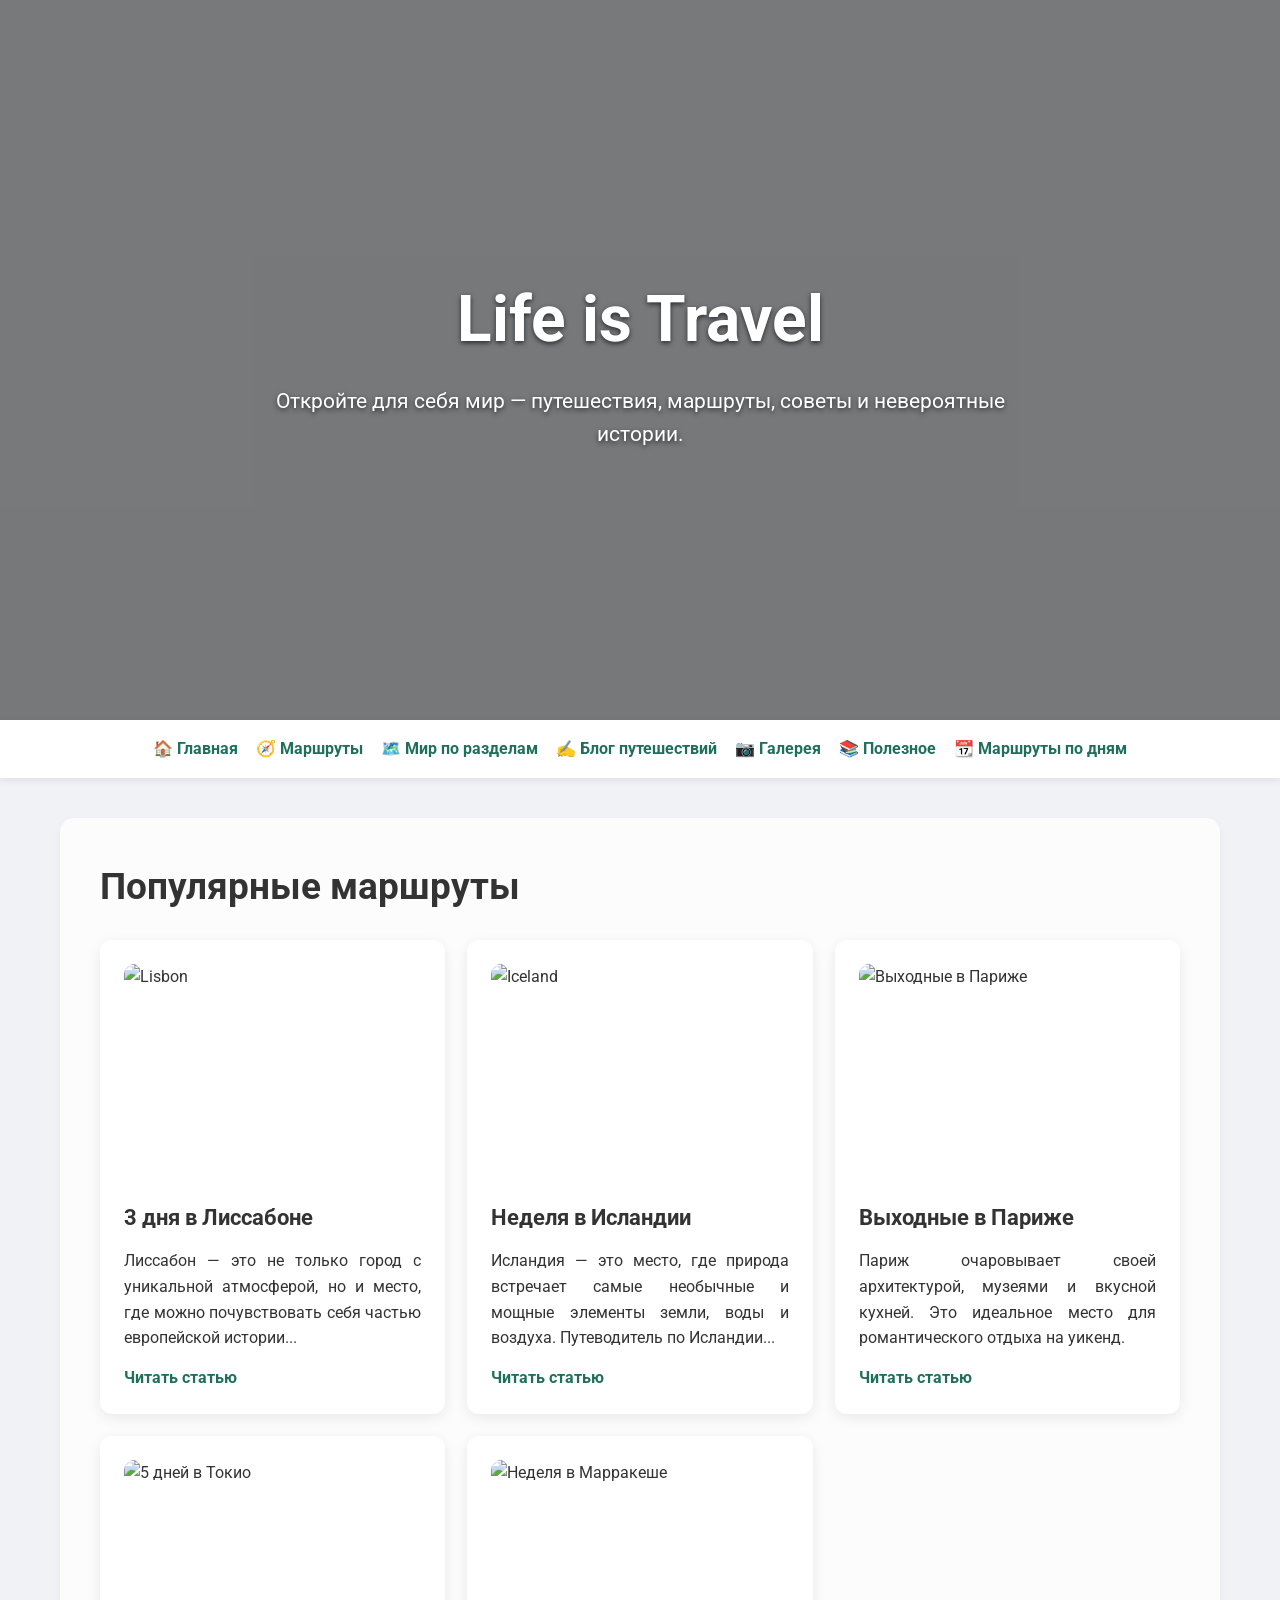
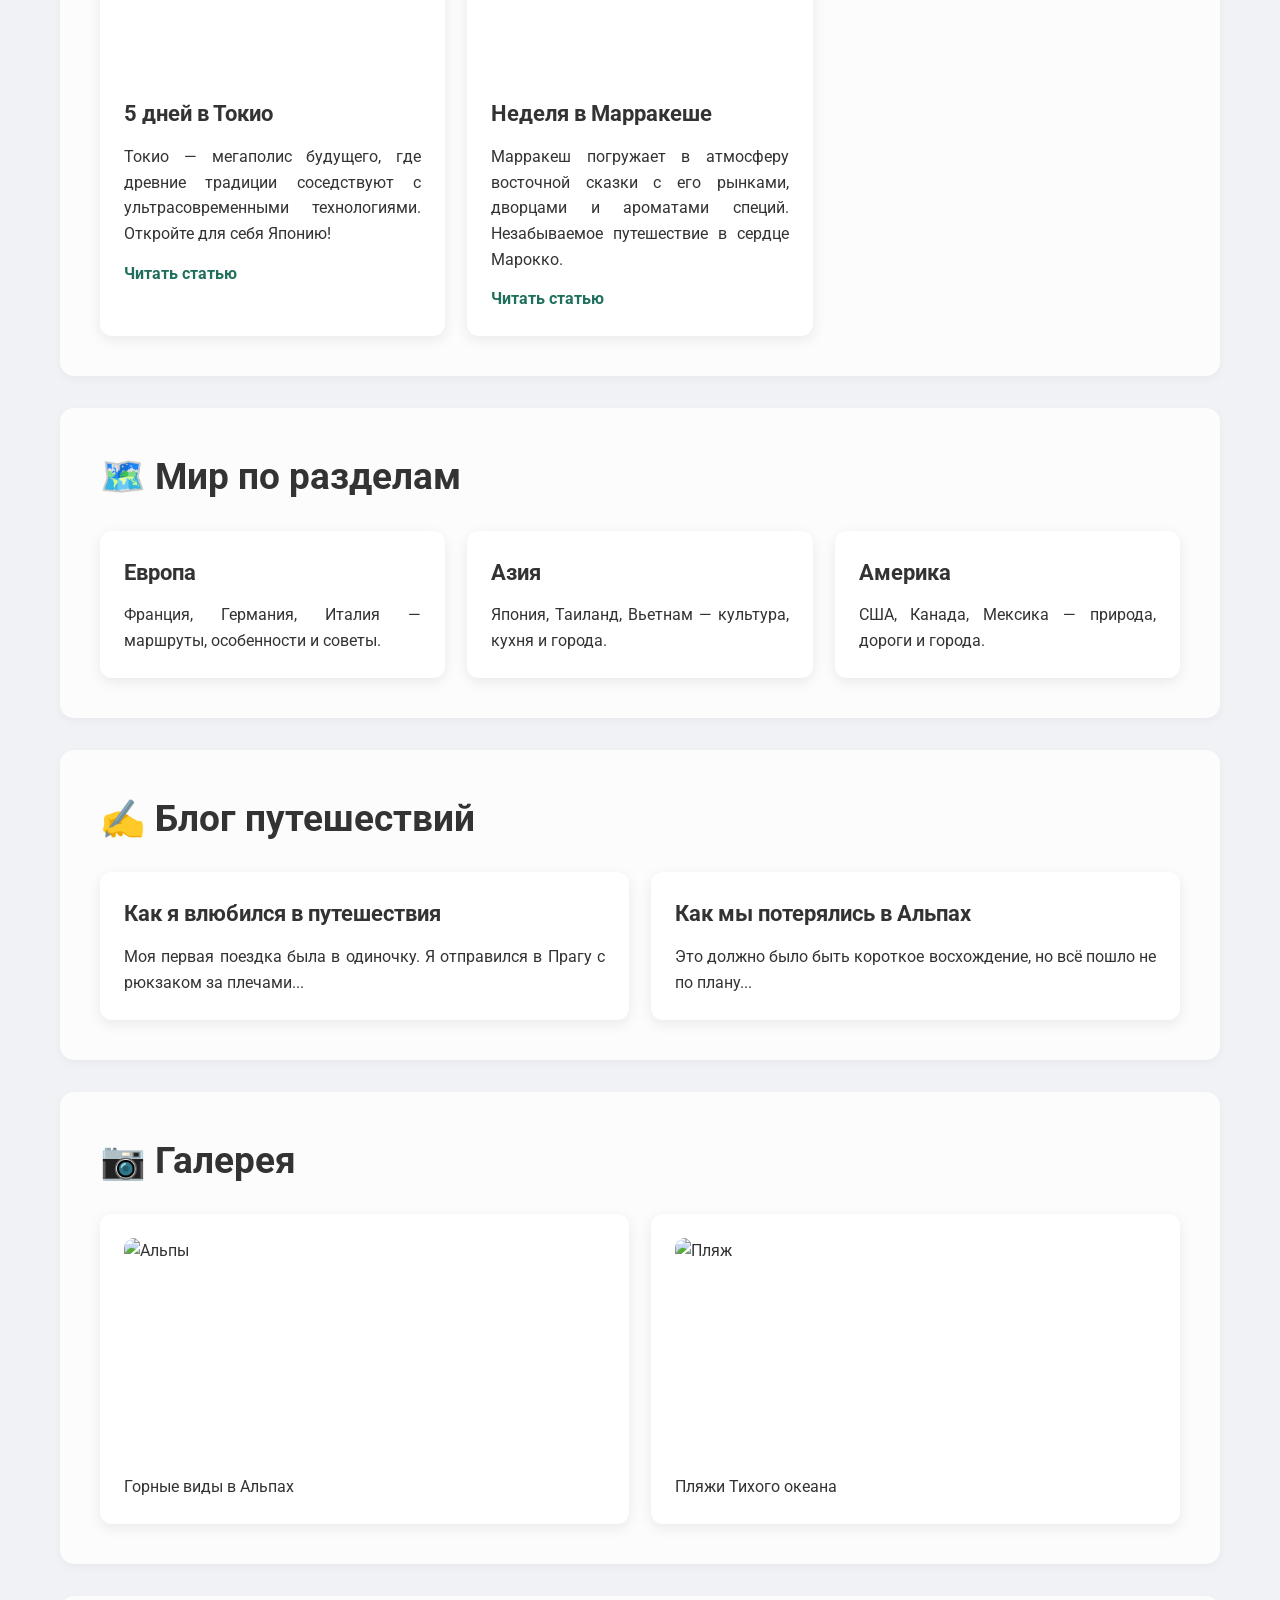
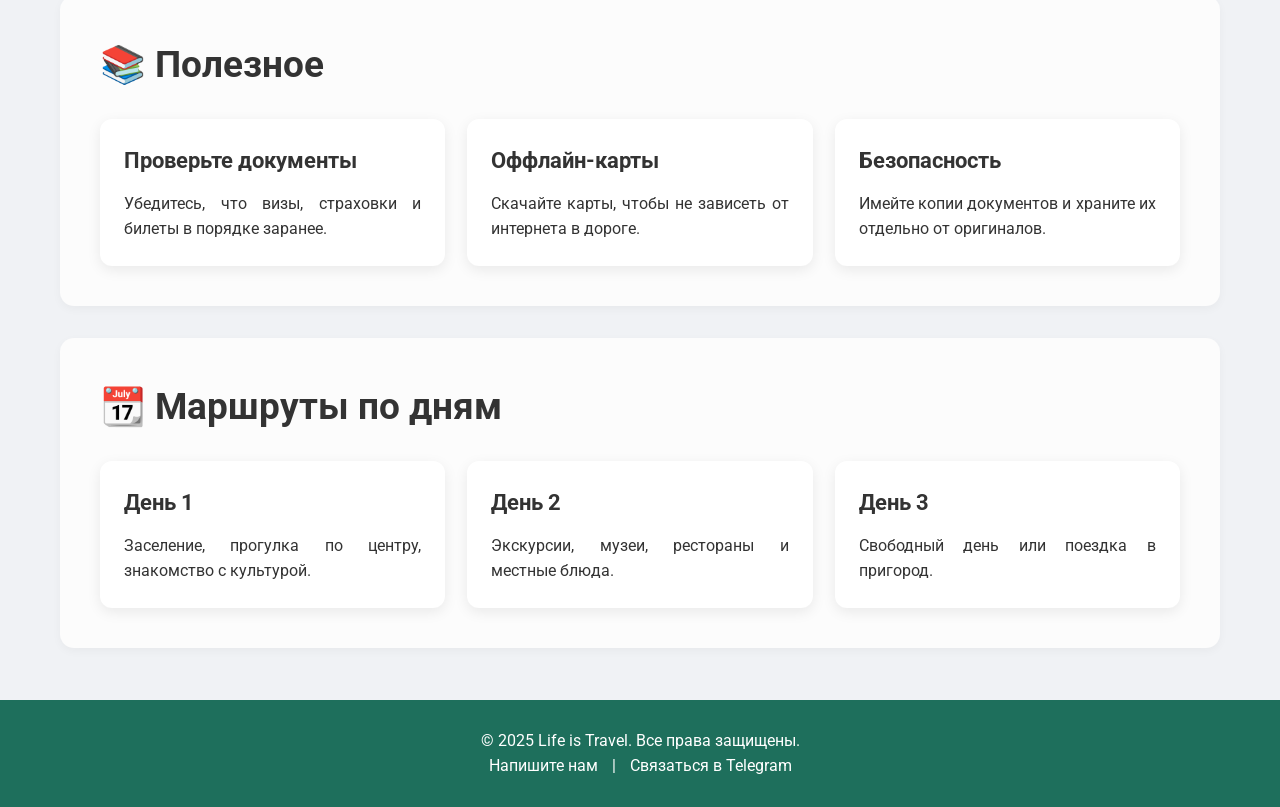
==== index.html @ 7fd0dc09 "Add files via upload" ====
<!DOCTYPE html>
<html lang="ru">
<head>
  <meta charset="UTF-8" />
  <meta name="viewport" content="width=device-width, initial-scale=1.0" />
  <meta name="description" content="Life is Travel — путешествия, маршруты, советы и вдохновение." />
  <title>Life is Travel</title>
  <link rel="preconnect" href="https://fonts.googleapis.com" />
  <link rel="preconnect" href="https://fonts.gstatic.com" crossorigin />
  <link href="https://fonts.googleapis.com/css2?family=Roboto:wght@400;700&display=swap" rel="stylesheet" />
  <link rel="stylesheet" href="style.css" />
</head>
<body>
  <header id="home" class="hero">
    <div class="hero__overlay"></div>
    <div class="hero__content">
      <h1>Life is Travel</h1>
      <p>Откройте для себя мир — путешествия, маршруты, советы и невероятные истории.</p>
    </div>
  </header>

  <nav class="site-nav">
    <ul>
      <li><a href="#home">🏠 Главная</a></li>
      <li><a href="#routes">🧭 Маршруты</a></li>
      <li><a href="#regions">🗺️ Мир по разделам</a></li>
      <li><a href="#blog">✍️ Блог путешествий</a></li>
      <li><a href="#gallery">📷 Галерея</a></li>
      <li><a href="#tips">📚 Полезное</a></li>
      <li><a href="#daily">📆 Маршруты по дням</a></li>
    </ul>
  </nav>

  <main class="container">
    <section id="routes" class="section">
      <h2>Популярные маршруты</h2>
      <div class="grid">
        <article class="post">
          <img alt="Lisbon" src="https://images.unsplash.com/photo-1506744038136-46273834b3fb?auto=format&fit=crop&w=1200&q=80" />
          <h3>3 дня в Лиссабоне</h3>
          <p>Лиссабон — это не только город с уникальной атмосферой, но и место, где можно почувствовать себя частью европейской истории...</p>
          <a class="post-link" href="#">Читать статью</a>
        </article>

        <article class="post">
          <img alt="Iceland" src="https://images.unsplash.com/photo-1507525428034-b723cf961d3e?auto=format&fit=crop&w=1200&q=80" />
          <h3>Неделя в Исландии</h3>
          <p>Исландия — это место, где природа встречает самые необычные и мощные элементы земли, воды и воздуха. Путеводитель по Исландии...</p>
          <a class="post-link" href="#">Читать статью</a>
        </article>

        <article class="post">
          <img alt="Выходные в Париже" src="https://images.unsplash.com/photo-1505765050516-f72dcac9c60b?auto=format&fit=crop&w=1200&q=80" />
          <h3>Выходные в Париже</h3>
          <p>Париж очаровывает своей архитектурой, музеями и вкусной кухней. Это идеальное место для романтического отдыха на уикенд.</p>
          <a class="post-link" href="#">Читать статью</a>
        </article>

        <article class="post">
          <img alt="5 дней в Токио" src="https://images.unsplash.com/photo-1549887534-4458a7718c88?auto=format&fit=crop&w=1200&q=80" />
          <h3>5 дней в Токио</h3>
          <p>Токио — мегаполис будущего, где древние традиции соседствуют с ультрасовременными технологиями. Откройте для себя Японию!</p>
          <a class="post-link" href="#">Читать статью</a>
        </article>

        <article class="post">
          <img alt="Неделя в Марракеше" src="https://images.unsplash.com/photo-1586810724476-c294fb7ac01c?auto=format&fit=crop&w=1200&q=80" />
          <h3>Неделя в Марракеше</h3>
          <p>Марракеш погружает в атмосферу восточной сказки с его рынками, дворцами и ароматами специй. Незабываемое путешествие в сердце Марокко.</p>
          <a class="post-link" href="#">Читать статью</a>
        </article>
      </div>
    </section>

    <section id="regions" class="section">
      <h2>🗺️ Мир по разделам</h2>
      <div class="grid">
        <article class="post">
          <h3>Европа</h3>
          <p>Франция, Германия, Италия — маршруты, особенности и советы.</p>
        </article>
        <article class="post">
          <h3>Азия</h3>
          <p>Япония, Таиланд, Вьетнам — культура, кухня и города.</p>
        </article>
        <article class="post">
          <h3>Америка</h3>
          <p>США, Канада, Мексика — природа, дороги и города.</p>
        </article>
      </div>
    </section>

    <section id="blog" class="section">
      <h2>✍️ Блог путешествий</h2>
      <div class="grid">
        <article class="post">
          <h3>Как я влюбился в путешествия</h3>
          <p>Моя первая поездка была в одиночку. Я отправился в Прагу с рюкзаком за плечами...</p>
        </article>
        <article class="post">
          <h3>Как мы потерялись в Альпах</h3>
          <p>Это должно было быть короткое восхождение, но всё пошло не по плану...</p>
        </article>
      </div>
    </section>

    <section id="gallery" class="section">
      <h2>📷 Галерея</h2>
      <div class="grid">
        <article class="post">
          <img alt="Альпы" src="https://images.unsplash.com/photo-1504198266285-165a6e164fac?auto=format&fit=crop&w=1200&q=80" />
          <p>Горные виды в Альпах</p>
        </article>
        <article class="post">
          <img alt="Пляж" src="https://images.unsplash.com/photo-1519671482749-fd09be7ccebf?auto=format&fit=crop&w=1200&q=80" />
          <p>Пляжи Тихого океана</p>
        </article>
      </div>
    </section>

    <section id="tips" class="section">
      <h2>📚 Полезное</h2>
      <div class="grid">
        <article class="post">
          <h3>Проверьте документы</h3>
          <p>Убедитесь, что визы, страховки и билеты в порядке заранее.</p>
        </article>
        <article class="post">
          <h3>Оффлайн-карты</h3>
          <p>Скачайте карты, чтобы не зависеть от интернета в дороге.</p>
        </article>
        <article class="post">
          <h3>Безопасность</h3>
          <p>Имейте копии документов и храните их отдельно от оригиналов.</p>
        </article>
      </div>
    </section>

    <section id="daily" class="section">
      <h2>📆 Маршруты по дням</h2>
      <div class="grid">
        <article class="post">
          <h3>День 1</h3>
          <p>Заселение, прогулка по центру, знакомство с культурой.</p>
        </article>
        <article class="post">
          <h3>День 2</h3>
          <p>Экскурсии, музеи, рестораны и местные блюда.</p>
        </article>
        <article class="post">
          <h3>День 3</h3>
          <p>Свободный день или поездка в пригород.</p>
        </article>
      </div>
    </section>
  </main>

  <footer class="site-footer">
    <p>© 2025 Life is Travel. Все права защищены.</p>
    <p>
      <a href="mailto:travel@lifeistravel.ru">Напишите нам</a>
      <span class="footer-sep">|</span>
      <a href="https://t.me/yourchannel" target="_blank" rel="noopener noreferrer">Связаться в Telegram</a>
    </p>
  </footer>
</body>
</html>
---- style.css ----
* {
  margin: 0;
  padding: 0;
  box-sizing: border-box;
  font-family: 'Roboto', sans-serif;
}

:root {
  --bg: #f0f2f5;
  --text: #333333;
  --card: #ffffff;
  --accent: #1e6f5c;
  --accent-dark: #164f42;
  --shadow: 0 4px 14px rgba(0, 0, 0, 0.08);
}

html {
  scroll-behavior: smooth;
}

body {
  background-color: var(--bg);
  color: var(--text);
  line-height: 1.6;
}

.hero {
  position: relative;
  min-height: 80vh;
  display: flex;
  align-items: center;
  justify-content: center;
  padding: 24px;
  text-align: center;
  color: #ffffff;
  background: url('https://images.unsplash.com/photo-1506744038136-46273834b3fb?auto=format&fit=crop&w=1600&q=80') center center / cover no-repeat;
}

.hero__overlay {
  position: absolute;
  inset: 0;
  background: rgba(0, 0, 0, 0.5);
}

.hero__content {
  position: relative;
  z-index: 1;
  max-width: 760px;
}

.hero h1 {
  font-size: clamp(2.4rem, 5vw, 4rem);
  margin-bottom: 14px;
  text-shadow: 0 2px 5px rgba(0,0,0,0.65);
}

.hero p {
  font-size: clamp(1rem, 2vw, 1.3rem);
  text-shadow: 0 2px 5px rgba(0,0,0,0.65);
}

.site-nav {
  position: sticky;
  top: 0;
  z-index: 20;
  background: rgba(255,255,255,0.96);
  backdrop-filter: blur(6px);
  box-shadow: 0 2px 8px rgba(0,0,0,0.08);
}

.site-nav ul {
  max-width: 1200px;
  margin: 0 auto;
  padding: 16px 20px;
  list-style: none;
  display: flex;
  gap: 18px;
  justify-content: center;
  flex-wrap: wrap;
}

.site-nav a {
  text-decoration: none;
  color: var(--accent);
  font-weight: 700;
  font-size: 1rem;
  transition: color 0.2s ease;
}

.site-nav a:hover {
  color: var(--accent-dark);
}

.container {
  max-width: 1200px;
  margin: 0 auto;
  padding: 40px 20px 20px;
}

.section {
  scroll-margin-top: 90px;
  background: #fcfcfc;
  border-radius: 14px;
  padding: 40px;
  margin-bottom: 32px;
  box-shadow: 0 3px 10px rgba(0, 0, 0, 0.04);
}

.section h2 {
  font-size: clamp(1.7rem, 3vw, 2.3rem);
  margin-bottom: 24px;
}

.grid {
  display: grid;
  grid-template-columns: repeat(auto-fit, minmax(280px, 1fr));
  gap: 22px;
}

.post {
  background: var(--card);
  border-radius: 12px;
  overflow: hidden;
  padding: 24px;
  box-shadow: var(--shadow);
}

.post img {
  display: block;
  width: 100%;
  height: 220px;
  object-fit: cover;
  border-radius: 10px;
  margin-bottom: 16px;
}

.post h3 {
  font-size: 1.4rem;
  margin-bottom: 12px;
}

.post p {
  text-align: justify;
}

.post-link {
  display: inline-block;
  margin-top: 14px;
  color: var(--accent);
  text-decoration: none;
  font-weight: 700;
}

.post-link:hover {
  text-decoration: underline;
}

.site-footer {
  background: var(--accent);
  color: #ffffff;
  text-align: center;
  padding: 28px 20px;
}

.site-footer a {
  color: #ffffff;
  text-decoration: none;
}

.site-footer a:hover {
  text-decoration: underline;
}

.footer-sep {
  margin: 0 10px;
}

@media (max-width: 768px) {
  .section {
    padding: 26px 18px;
  }

  .post {
    padding: 18px;
  }

  .post img {
    height: 200px;
  }
}
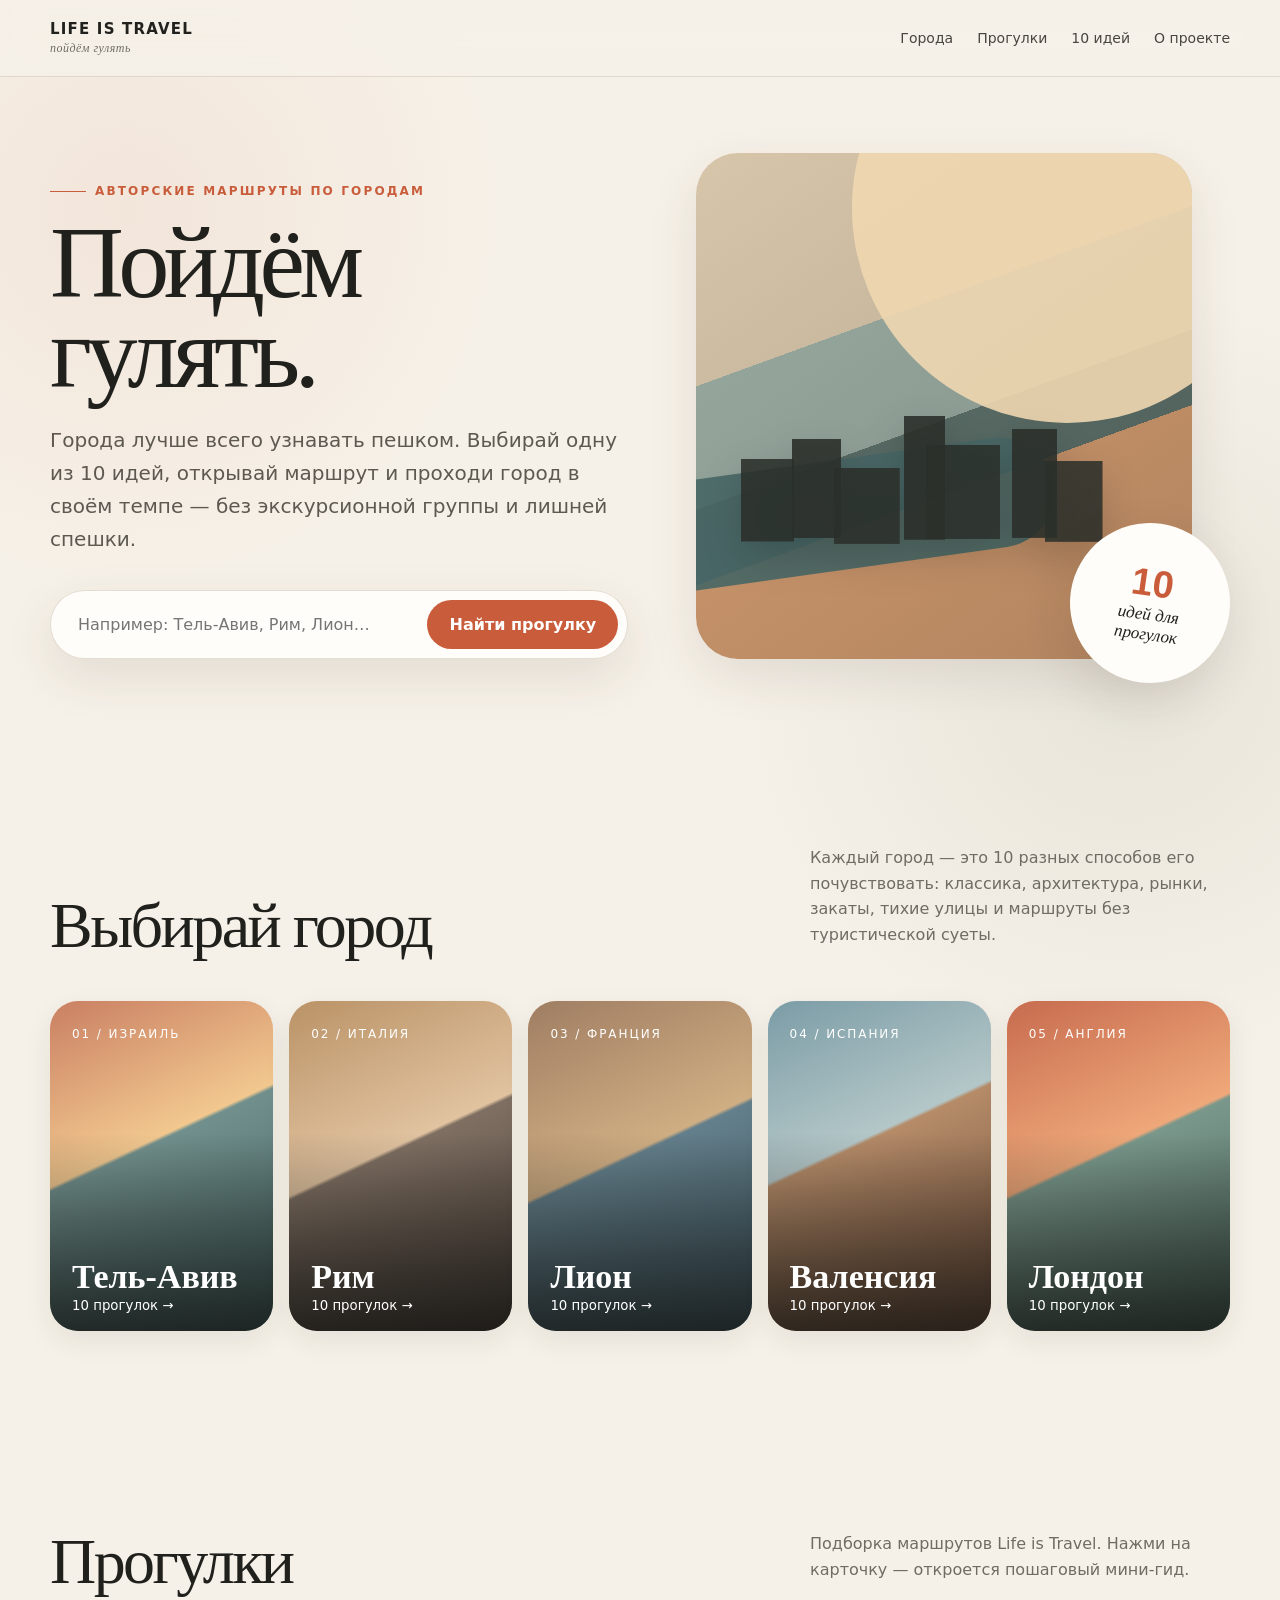
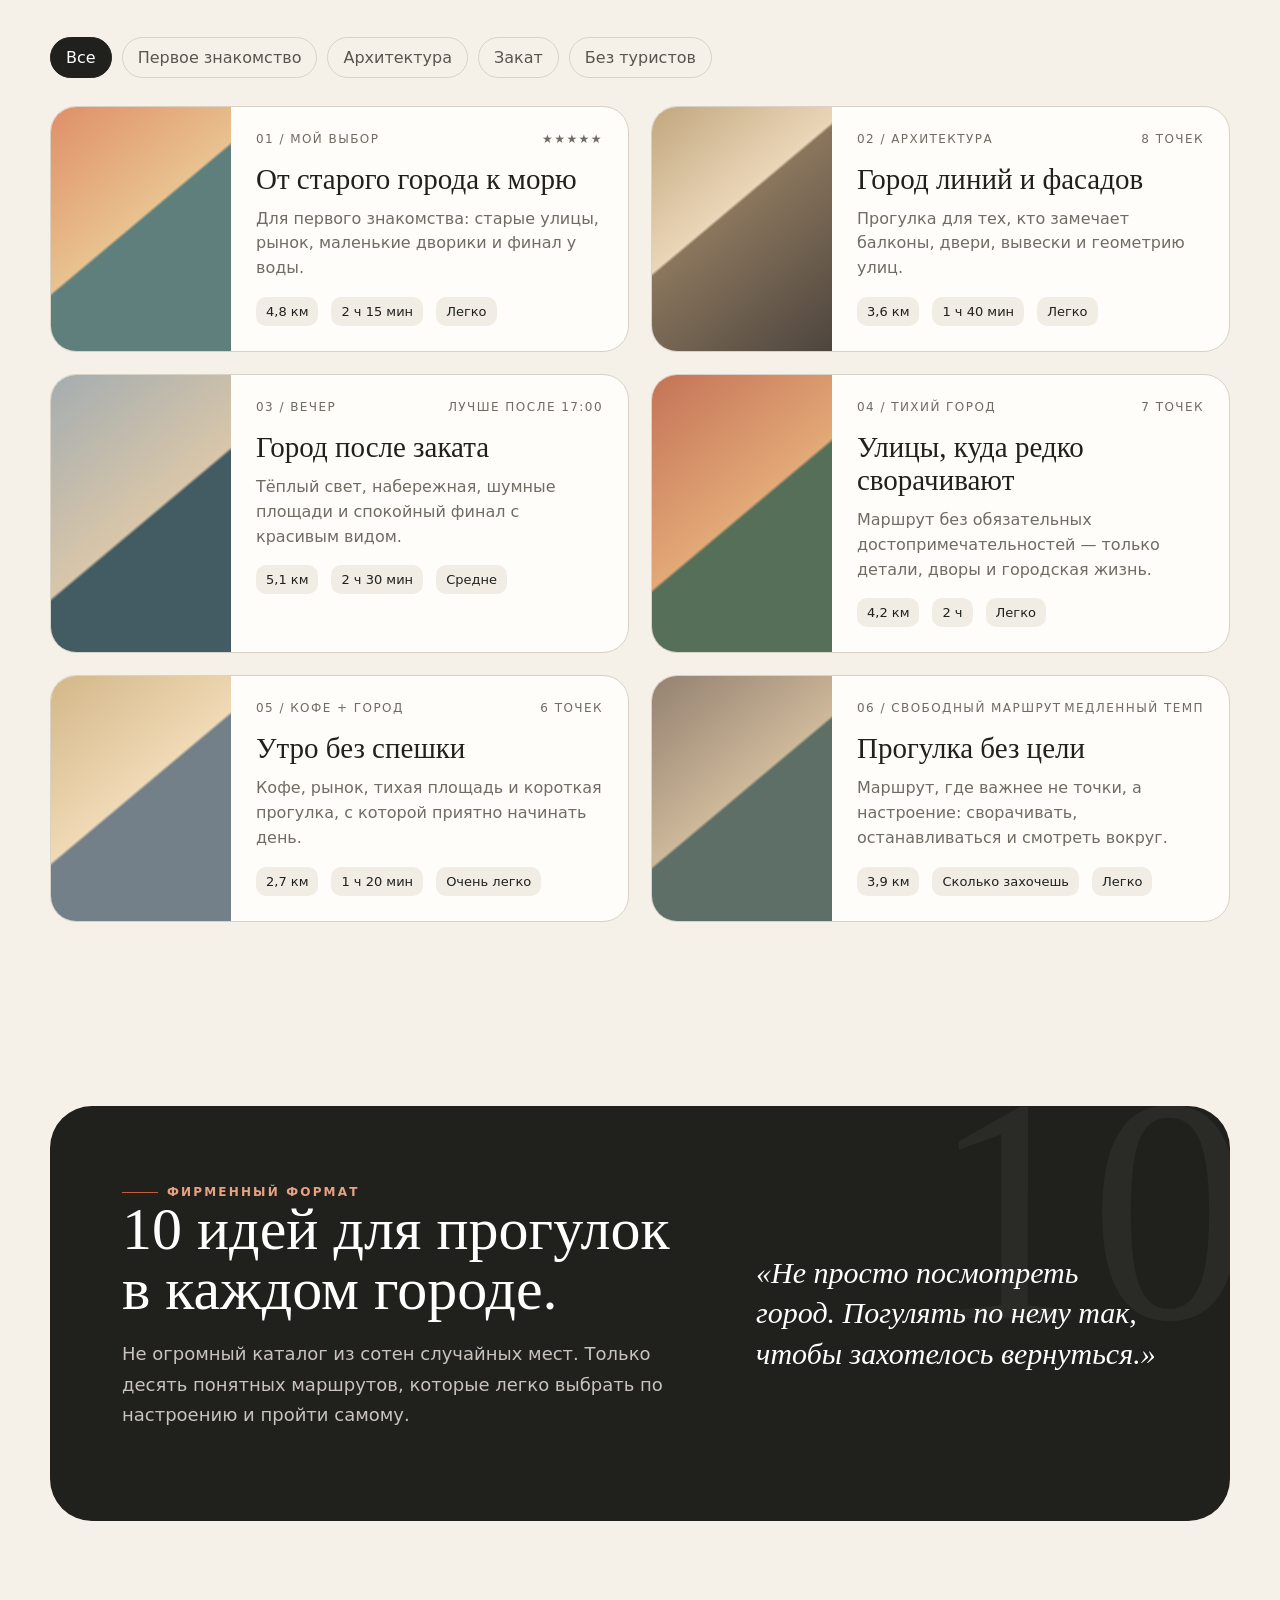
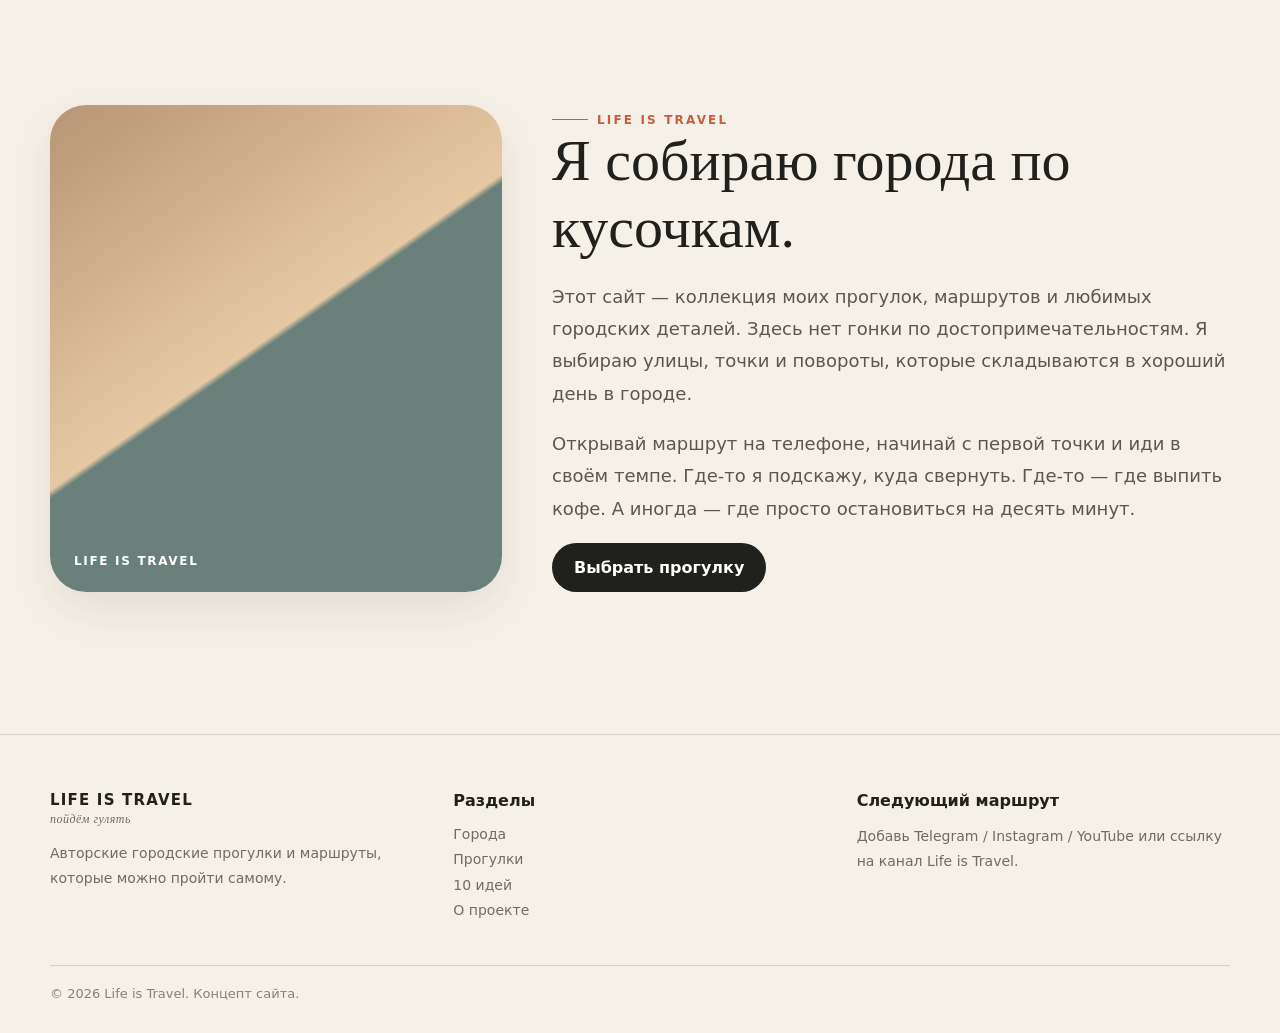
==== commit 8c442240: "Add files via upload" ====
--- a/index.html
+++ b/index.html
@@ -1,167 +1,468 @@
 <!DOCTYPE html>
 <html lang="ru">
 <head>
-  <meta charset="UTF-8" />
-  <meta name="viewport" content="width=device-width, initial-scale=1.0" />
-  <meta name="description" content="Life is Travel — путешествия, маршруты, советы и вдохновение." />
-  <title>Life is Travel</title>
-  <link rel="preconnect" href="https://fonts.googleapis.com" />
-  <link rel="preconnect" href="https://fonts.gstatic.com" crossorigin />
-  <link href="https://fonts.googleapis.com/css2?family=Roboto:wght@400;700&display=swap" rel="stylesheet" />
-  <link rel="stylesheet" href="style.css" />
+<meta charset="UTF-8" />
+<meta name="viewport" content="width=device-width, initial-scale=1.0" />
+<title>Life is Travel — Пойдём гулять</title>
+<meta name="description" content="Авторские прогулки по городам. 10 идей для прогулок, маршруты и пошаговые гиды от Life is Travel." />
+<style>
+:root{
+  --bg:#f6f1e8;
+  --paper:#fffdf9;
+  --ink:#20201d;
+  --muted:#6f6c64;
+  --line:#d9d1c4;
+  --accent:#c95d3b;
+  --olive:#66705a;
+  --shadow:0 18px 50px rgba(54,42,27,.10);
+  --radius:26px;
+}
+*{box-sizing:border-box}
+html{scroll-behavior:smooth}
+body{
+  margin:0;
+  font-family:Inter, ui-sans-serif, system-ui, -apple-system, BlinkMacSystemFont, "Segoe UI", sans-serif;
+  color:var(--ink);
+  background:
+    radial-gradient(circle at 10% 5%, rgba(201,93,59,.08), transparent 24rem),
+    radial-gradient(circle at 88% 16%, rgba(102,112,90,.10), transparent 25rem),
+    var(--bg);
+}
+a{text-decoration:none;color:inherit}
+button,input,select{font:inherit}
+.container{width:min(1180px,calc(100% - 38px));margin:auto}
+header{
+  position:sticky;top:0;z-index:50;
+  backdrop-filter:blur(18px);
+  background:rgba(246,241,232,.83);
+  border-bottom:1px solid rgba(217,209,196,.8)
+}
+.nav{
+  min-height:76px;display:flex;align-items:center;gap:28px
+}
+.brand{font-weight:900;letter-spacing:.08em;font-size:15px;margin-right:auto}
+.brand span{display:block;font-family:Georgia,serif;font-weight:500;font-style:italic;font-size:12px;letter-spacing:.04em;color:var(--muted);margin-top:3px}
+.navlinks{display:flex;gap:24px;color:#484640;font-size:14px}
+.navlinks a:hover{color:var(--accent)}
+.menuBtn{display:none;border:0;background:none;font-size:24px}
+.hero{
+  min-height:660px;padding:76px 0 54px;display:grid;align-items:center
+}
+.heroGrid{display:grid;grid-template-columns:1.04fr .96fr;gap:68px;align-items:center}
+.kicker{
+  display:inline-flex;gap:9px;align-items:center;
+  text-transform:uppercase;letter-spacing:.18em;font-size:12px;font-weight:800;color:var(--accent)
+}
+.kicker:before{content:"";width:36px;height:1px;background:var(--accent)}
+h1{
+  font-family:Georgia, "Times New Roman", serif;
+  font-size:clamp(58px,8vw,112px);line-height:.88;
+  letter-spacing:-.055em;margin:20px 0 26px;font-weight:500
+}
+.hero p{font-size:20px;line-height:1.65;color:#5d5951;max-width:610px}
+.searchbar{
+  margin-top:34px;background:var(--paper);padding:9px;border-radius:999px;
+  display:flex;gap:10px;box-shadow:var(--shadow);border:1px solid rgba(217,209,196,.7);
+  max-width:640px
+}
+.searchbar input{flex:1;border:0;outline:0;background:transparent;padding:0 18px}
+.btn{
+  border:0;border-radius:999px;padding:15px 22px;font-weight:800;cursor:pointer;transition:.2s;
+  background:var(--ink);color:white
+}
+.btn:hover{transform:translateY(-2px)}
+.btn.accent{background:var(--accent)}
+.heroVisual{position:relative;min-height:530px}
+.poster{
+  position:absolute;inset:0 38px 24px 0;border-radius:42px;overflow:hidden;box-shadow:var(--shadow);
+  background:
+    linear-gradient(145deg,rgba(21,22,20,.02),rgba(21,22,20,.22)),
+    linear-gradient(160deg,#dbc9ad 0 34%,#9eb0a6 34% 52%,#60746e 52% 63%,#dca274 63% 100%);
+}
+.poster:before,.poster:after{content:"";position:absolute;border-radius:999px;opacity:.9}
+.poster:before{width:430px;height:430px;background:#f0d8b1;right:-90px;top:-160px}
+.poster:after{width:420px;height:110px;background:#486765;left:-60px;bottom:90px;transform:rotate(-8deg)}
+.citySilhouette{
+  position:absolute;left:9%;right:8%;bottom:20%;height:165px;z-index:3;
+  background:
+   linear-gradient(to top,rgba(43,47,42,.88),rgba(43,47,42,.88)) 0 80%/13% 50% no-repeat,
+   linear-gradient(to top,rgba(43,47,42,.9),rgba(43,47,42,.9)) 14% 70%/12% 60% no-repeat,
+   linear-gradient(to top,rgba(43,47,42,.88),rgba(43,47,42,.88)) 27% 84%/16% 46% no-repeat,
+   linear-gradient(to top,rgba(43,47,42,.9),rgba(43,47,42,.9)) 44% 55%/10% 75% no-repeat,
+   linear-gradient(to top,rgba(43,47,42,.86),rgba(43,47,42,.86)) 55% 73%/18% 57% no-repeat,
+   linear-gradient(to top,rgba(43,47,42,.9),rgba(43,47,42,.9)) 74% 64%/11% 66% no-repeat,
+   linear-gradient(to top,rgba(43,47,42,.87),rgba(43,47,42,.87)) 86% 81%/14% 49% no-repeat;
+  filter:drop-shadow(0 16px 18px rgba(0,0,0,.18))
+}
+.stamp{
+  position:absolute;right:0;bottom:0;width:160px;height:160px;border-radius:50%;
+  background:var(--paper);display:grid;place-items:center;box-shadow:var(--shadow);z-index:6;
+  text-align:center;font-family:Georgia,serif;font-style:italic;font-size:17px;transform:rotate(8deg)
+}
+.stamp strong{display:block;font-family:Inter,sans-serif;font-style:normal;font-size:38px;color:var(--accent)}
+section{padding:92px 0}
+.sectionHead{display:flex;align-items:end;gap:30px;margin-bottom:38px}
+.sectionHead h2{
+  margin:0;font-family:Georgia,serif;font-size:clamp(38px,5vw,66px);font-weight:500;letter-spacing:-.04em
+}
+.sectionHead p{margin-left:auto;max-width:420px;color:var(--muted);line-height:1.6}
+.cities{display:grid;grid-template-columns:repeat(5,1fr);gap:16px}
+.cityCard{
+  position:relative;min-height:330px;border-radius:28px;overflow:hidden;padding:22px;
+  color:white;cursor:pointer;box-shadow:0 10px 28px rgba(41,35,28,.08);transition:.28s
+}
+.cityCard:hover{transform:translateY(-6px)}
+.cityCard:after{content:"";position:absolute;inset:0;background:linear-gradient(180deg,transparent 40%,rgba(17,18,16,.75))}
+.cityCard > *{position:relative;z-index:2}
+.cityCard .num{font-size:12px;letter-spacing:.16em;text-transform:uppercase}
+.cityCard h3{position:absolute;left:22px;bottom:35px;font-family:Georgia,serif;font-size:34px;margin:0}
+.cityCard small{position:absolute;left:22px;bottom:18px}
+.cityCard:nth-child(1){background:linear-gradient(155deg,#c97f62,#f2c88f 43%,#71908d 44%,#405e5c)}
+.cityCard:nth-child(2){background:linear-gradient(155deg,#ba9266,#e1c3a0 45%,#7f6f62 46%,#493e36)}
+.cityCard:nth-child(3){background:linear-gradient(155deg,#9f7d62,#d0ae83 46%,#637f8b 47%,#405862)}
+.cityCard:nth-child(4){background:linear-gradient(155deg,#7b9ca6,#b4c7c8 42%,#b58b68 43%,#6f4d39)}
+.cityCard:nth-child(5){background:linear-gradient(155deg,#c76b4f,#efa879 45%,#79978b 46%,#496258)}
+.filters{display:flex;gap:10px;flex-wrap:wrap;margin-bottom:28px}
+.pill{border:1px solid var(--line);background:transparent;padding:10px 15px;border-radius:999px;cursor:pointer;color:#59564f}
+.pill.active,.pill:hover{background:var(--ink);color:white;border-color:var(--ink)}
+.routeGrid{display:grid;grid-template-columns:repeat(2,1fr);gap:22px}
+.route{
+  background:var(--paper);border:1px solid var(--line);border-radius:var(--radius);overflow:hidden;
+  display:grid;grid-template-columns:180px 1fr;min-height:220px;transition:.25s;cursor:pointer
+}
+.route:hover{transform:translateY(-4px);box-shadow:var(--shadow)}
+.routeArt{position:relative;min-height:220px}
+.route:nth-child(1) .routeArt{background:linear-gradient(140deg,#df8f67,#e9c28f 47%,#5f7f7c 48%)}
+.route:nth-child(2) .routeArt{background:linear-gradient(140deg,#c2a77e,#ead6b8 42%,#8b765d 43%,#4d453e)}
+.route:nth-child(3) .routeArt{background:linear-gradient(140deg,#a4adb0,#d9c6a9 52%,#435b63 53%)}
+.route:nth-child(4) .routeArt{background:linear-gradient(140deg,#c47357,#e3a977 50%,#556f59 51%)}
+.route:nth-child(5) .routeArt{background:linear-gradient(140deg,#d3b789,#f0d9b5 47%,#73808a 48%)}
+.route:nth-child(6) .routeArt{background:linear-gradient(140deg,#948170,#cdb89a 48%,#5d6f66 49%)}
+.routeBody{padding:25px}
+.routeTop{display:flex;justify-content:space-between;align-items:center;margin-bottom:17px;color:var(--muted);font-size:12px;text-transform:uppercase;letter-spacing:.12em}
+.route h3{font-family:Georgia,serif;font-size:29px;font-weight:500;margin:0 0 11px}
+.route p{color:var(--muted);line-height:1.55;margin:0 0 16px}
+.meta{display:flex;gap:13px;flex-wrap:wrap;font-size:13px}
+.meta span{padding:7px 10px;background:#f1ede5;border-radius:10px}
+.statement{
+  background:var(--ink);color:white;border-radius:42px;padding:72px;
+  display:grid;grid-template-columns:1fr .7fr;gap:60px;align-items:center;overflow:hidden;position:relative
+}
+.statement:before{content:"10";position:absolute;right:-20px;top:-80px;font-family:Georgia,serif;font-size:320px;color:rgba(255,255,255,.045)}
+.statement h2{font-family:Georgia,serif;font-size:60px;font-weight:500;margin:0 0 20px;line-height:1}
+.statement p{font-size:18px;color:#c8c4bd;line-height:1.7}
+.quote{font-family:Georgia,serif;font-size:30px;line-height:1.35;font-style:italic;position:relative;z-index:2}
+.aboutGrid{display:grid;grid-template-columns:.8fr 1.2fr;gap:50px}
+.aboutCard{
+  min-height:430px;border-radius:36px;background:linear-gradient(145deg,#b79575,#e7c8a4 48%,#6a817b 49%);
+  box-shadow:var(--shadow);position:relative;overflow:hidden
+}
+.aboutCard:after{content:"LIFE IS TRAVEL";position:absolute;left:24px;bottom:24px;color:white;font-weight:900;letter-spacing:.14em;font-size:12px}
+.aboutText h2{font-family:Georgia,serif;font-size:58px;font-weight:500;margin:0 0 20px}
+.aboutText p{font-size:18px;line-height:1.8;color:#5b5750}
+.footer{padding:56px 0 32px;border-top:1px solid var(--line);margin-top:50px}
+.footerGrid{display:grid;grid-template-columns:1fr 1fr 1fr;gap:30px}
+.footer h4{margin:0 0 12px}
+.footer p,.footer a{color:var(--muted);line-height:1.8;font-size:14px}
+.copyright{margin-top:42px;padding-top:20px;border-top:1px solid var(--line);color:#878177;font-size:13px}
+.modal{
+  position:fixed;inset:0;z-index:100;background:rgba(20,19,17,.72);display:none;padding:24px;overflow:auto
+}
+.modal.open{display:block}
+.guide{
+  background:var(--bg);max-width:960px;margin:0 auto;border-radius:32px;overflow:hidden;box-shadow:0 30px 80px rgba(0,0,0,.35)
+}
+.guideHero{
+  min-height:380px;padding:35px;color:white;position:relative;
+  background:linear-gradient(145deg,#d17d5b,#ebc08e 48%,#52716e 49%,#304f4d)
+}
+.close{
+  position:absolute;right:24px;top:22px;border:0;border-radius:50%;width:44px;height:44px;font-size:20px;cursor:pointer;
+  background:rgba(255,255,255,.92)
+}
+.guideHero h2{font-family:Georgia,serif;font-size:60px;font-weight:500;max-width:650px;margin:150px 0 12px;line-height:.98}
+.guideHero p{font-size:18px;max-width:600px}
+.guideBody{padding:40px}
+.guideMeta{display:flex;gap:10px;flex-wrap:wrap;margin-bottom:35px}
+.stop{
+  display:grid;grid-template-columns:60px 1fr;gap:20px;padding:26px 0;border-top:1px solid var(--line)
+}
+.stopNum{font-family:Georgia,serif;font-size:34px;color:var(--accent)}
+.stop h3{margin:0 0 8px;font-family:Georgia,serif;font-size:27px}
+.stop p{margin:0;color:var(--muted);line-height:1.7}
+.map{
+  height:260px;border-radius:24px;background:
+    linear-gradient(90deg,transparent 49%,rgba(70,72,66,.08) 50%,transparent 51%),
+    linear-gradient(transparent 49%,rgba(70,72,66,.08) 50%,transparent 51%),
+    #e9e4da;background-size:48px 48px;position:relative;overflow:hidden;margin:22px 0 34px
+}
+.path{
+  position:absolute;left:16%;top:15%;width:68%;height:60%;border:4px dashed var(--accent);border-radius:48% 43% 57% 42%;transform:rotate(-8deg)
+}
+.pin{position:absolute;width:24px;height:24px;border-radius:50%;background:var(--ink);border:5px solid white;box-shadow:0 4px 10px rgba(0,0,0,.2)}
+.pin.one{left:18%;top:22%}.pin.two{left:49%;top:58%}.pin.three{right:16%;top:29%}
+.toast{
+  position:fixed;left:50%;bottom:26px;transform:translate(-50%,20px);opacity:0;z-index:200;
+  background:var(--ink);color:#fff;padding:13px 20px;border-radius:999px;transition:.25s;pointer-events:none
+}
+.toast.show{opacity:1;transform:translate(-50%,0)}
+@media(max-width:980px){
+  .heroGrid,.statement,.aboutGrid{grid-template-columns:1fr}
+  .heroVisual{min-height:430px}
+  .cities{grid-template-columns:repeat(2,1fr)}
+  .cityCard:last-child{grid-column:span 2}
+  .routeGrid{grid-template-columns:1fr}
+}
+@media(max-width:720px){
+  .navlinks{display:none;position:absolute;left:0;right:0;top:76px;background:var(--paper);padding:20px 28px;flex-direction:column;border-bottom:1px solid var(--line)}
+  .navlinks.open{display:flex}.menuBtn{display:block}
+  .hero{padding-top:44px}.hero p{font-size:17px}.searchbar{border-radius:24px;align-items:stretch}.searchbar input{min-width:0}
+  .cities{grid-template-columns:1fr}.cityCard:last-child{grid-column:auto}
+  .route{grid-template-columns:110px 1fr}.routeArt{min-height:100%}
+  .sectionHead{align-items:flex-start;flex-direction:column}.sectionHead p{margin-left:0}
+  .statement{padding:42px 28px}.statement h2{font-size:44px}.quote{font-size:24px}
+  .footerGrid{grid-template-columns:1fr}
+  .guideHero h2{font-size:42px}.guideBody{padding:25px}.stop{grid-template-columns:44px 1fr}
+}
+</style>
 </head>
 <body>
-  <header id="home" class="hero">
-    <div class="hero__overlay"></div>
-    <div class="hero__content">
-      <h1>Life is Travel</h1>
-      <p>Откройте для себя мир — путешествия, маршруты, советы и невероятные истории.</p>
-    </div>
-  </header>
-
-  <nav class="site-nav">
-    <ul>
-      <li><a href="#home">🏠 Главная</a></li>
-      <li><a href="#routes">🧭 Маршруты</a></li>
-      <li><a href="#regions">🗺️ Мир по разделам</a></li>
-      <li><a href="#blog">✍️ Блог путешествий</a></li>
-      <li><a href="#gallery">📷 Галерея</a></li>
-      <li><a href="#tips">📚 Полезное</a></li>
-      <li><a href="#daily">📆 Маршруты по дням</a></li>
-    </ul>
-  </nav>
-
-  <main class="container">
-    <section id="routes" class="section">
-      <h2>Популярные маршруты</h2>
-      <div class="grid">
-        <article class="post">
-          <img alt="Lisbon" src="https://images.unsplash.com/photo-1506744038136-46273834b3fb?auto=format&fit=crop&w=1200&q=80" />
-          <h3>3 дня в Лиссабоне</h3>
-          <p>Лиссабон — это не только город с уникальной атмосферой, но и место, где можно почувствовать себя частью европейской истории...</p>
-          <a class="post-link" href="#">Читать статью</a>
-        </article>
-
-        <article class="post">
-          <img alt="Iceland" src="https://images.unsplash.com/photo-1507525428034-b723cf961d3e?auto=format&fit=crop&w=1200&q=80" />
-          <h3>Неделя в Исландии</h3>
-          <p>Исландия — это место, где природа встречает самые необычные и мощные элементы земли, воды и воздуха. Путеводитель по Исландии...</p>
-          <a class="post-link" href="#">Читать статью</a>
-        </article>
-
-        <article class="post">
-          <img alt="Выходные в Париже" src="https://images.unsplash.com/photo-1505765050516-f72dcac9c60b?auto=format&fit=crop&w=1200&q=80" />
-          <h3>Выходные в Париже</h3>
-          <p>Париж очаровывает своей архитектурой, музеями и вкусной кухней. Это идеальное место для романтического отдыха на уикенд.</p>
-          <a class="post-link" href="#">Читать статью</a>
-        </article>
-
-        <article class="post">
-          <img alt="5 дней в Токио" src="https://images.unsplash.com/photo-1549887534-4458a7718c88?auto=format&fit=crop&w=1200&q=80" />
-          <h3>5 дней в Токио</h3>
-          <p>Токио — мегаполис будущего, где древние традиции соседствуют с ультрасовременными технологиями. Откройте для себя Японию!</p>
-          <a class="post-link" href="#">Читать статью</a>
-        </article>
-
-        <article class="post">
-          <img alt="Неделя в Марракеше" src="https://images.unsplash.com/photo-1586810724476-c294fb7ac01c?auto=format&fit=crop&w=1200&q=80" />
-          <h3>Неделя в Марракеше</h3>
-          <p>Марракеш погружает в атмосферу восточной сказки с его рынками, дворцами и ароматами специй. Незабываемое путешествие в сердце Марокко.</p>
-          <a class="post-link" href="#">Читать статью</a>
-        </article>
+<header>
+  <div class="container nav">
+    <a class="brand" href="#top">LIFE IS TRAVEL<span>пойдём гулять</span></a>
+    <nav class="navlinks" id="navlinks">
+      <a href="#cities">Города</a>
+      <a href="#walks">Прогулки</a>
+      <a href="#idea">10 идей</a>
+      <a href="#about">О проекте</a>
+    </nav>
+    <button class="menuBtn" id="menuBtn" aria-label="Меню">☰</button>
+  </div>
+</header>
+
+<main id="top">
+<section class="hero">
+  <div class="container heroGrid">
+    <div>
+      <div class="kicker">Авторские маршруты по городам</div>
+      <h1>Пойдём<br>гулять.</h1>
+      <p>Города лучше всего узнавать пешком. Выбирай одну из 10 идей, открывай маршрут и проходи город в своём темпе — без экскурсионной группы и лишней спешки.</p>
+      <div class="searchbar">
+        <input id="citySearch" placeholder="Например: Тель-Авив, Рим, Лион…" />
+        <button class="btn accent" onclick="findCity()">Найти прогулку</button>
       </div>
-    </section>
-
-    <section id="regions" class="section">
-      <h2>🗺️ Мир по разделам</h2>
-      <div class="grid">
-        <article class="post">
-          <h3>Европа</h3>
-          <p>Франция, Германия, Италия — маршруты, особенности и советы.</p>
-        </article>
-        <article class="post">
-          <h3>Азия</h3>
-          <p>Япония, Таиланд, Вьетнам — культура, кухня и города.</p>
-        </article>
-        <article class="post">
-          <h3>Америка</h3>
-          <p>США, Канада, Мексика — природа, дороги и города.</p>
-        </article>
+    </div>
+    <div class="heroVisual">
+      <div class="poster"><div class="citySilhouette"></div></div>
+      <div class="stamp"><div><strong>10</strong>идей для<br>прогулок</div></div>
+    </div>
+  </div>
+</section>
+
+<section id="cities">
+  <div class="container">
+    <div class="sectionHead">
+      <h2>Выбирай город</h2>
+      <p>Каждый город — это 10 разных способов его почувствовать: классика, архитектура, рынки, закаты, тихие улицы и маршруты без туристической суеты.</p>
+    </div>
+    <div class="cities">
+      <article class="cityCard" onclick="selectCity('Тель-Авив')"><span class="num">01 / Израиль</span><h3>Тель-Авив</h3><small>10 прогулок →</small></article>
+      <article class="cityCard" onclick="selectCity('Рим')"><span class="num">02 / Италия</span><h3>Рим</h3><small>10 прогулок →</small></article>
+      <article class="cityCard" onclick="selectCity('Лион')"><span class="num">03 / Франция</span><h3>Лион</h3><small>10 прогулок →</small></article>
+      <article class="cityCard" onclick="selectCity('Валенсия')"><span class="num">04 / Испания</span><h3>Валенсия</h3><small>10 прогулок →</small></article>
+      <article class="cityCard" onclick="selectCity('Лондон')"><span class="num">05 / Англия</span><h3>Лондон</h3><small>10 прогулок →</small></article>
+    </div>
+  </div>
+</section>
+
+<section id="walks">
+  <div class="container">
+    <div class="sectionHead">
+      <h2>Прогулки</h2>
+      <p id="cityLabel">Подборка маршрутов Life is Travel. Нажми на карточку — откроется пошаговый мини‑гид.</p>
+    </div>
+    <div class="filters">
+      <button class="pill active" data-filter="all">Все</button>
+      <button class="pill" data-filter="first">Первое знакомство</button>
+      <button class="pill" data-filter="architecture">Архитектура</button>
+      <button class="pill" data-filter="sunset">Закат</button>
+      <button class="pill" data-filter="quiet">Без туристов</button>
+    </div>
+    <div class="routeGrid" id="routeGrid">
+      <article class="route" data-cat="first" onclick="openGuide(0)">
+        <div class="routeArt"></div><div class="routeBody">
+          <div class="routeTop"><span>01 / Мой выбор</span><span>★★★★★</span></div>
+          <h3>От старого города к морю</h3>
+          <p>Для первого знакомства: старые улицы, рынок, маленькие дворики и финал у воды.</p>
+          <div class="meta"><span>4,8 км</span><span>2 ч 15 мин</span><span>Легко</span></div>
+        </div>
+      </article>
+      <article class="route" data-cat="architecture" onclick="openGuide(1)">
+        <div class="routeArt"></div><div class="routeBody">
+          <div class="routeTop"><span>02 / Архитектура</span><span>8 точек</span></div>
+          <h3>Город линий и фасадов</h3>
+          <p>Прогулка для тех, кто замечает балконы, двери, вывески и геометрию улиц.</p>
+          <div class="meta"><span>3,6 км</span><span>1 ч 40 мин</span><span>Легко</span></div>
+        </div>
+      </article>
+      <article class="route" data-cat="sunset" onclick="openGuide(2)">
+        <div class="routeArt"></div><div class="routeBody">
+          <div class="routeTop"><span>03 / Вечер</span><span>Лучше после 17:00</span></div>
+          <h3>Город после заката</h3>
+          <p>Тёплый свет, набережная, шумные площади и спокойный финал с красивым видом.</p>
+          <div class="meta"><span>5,1 км</span><span>2 ч 30 мин</span><span>Средне</span></div>
+        </div>
+      </article>
+      <article class="route" data-cat="quiet" onclick="openGuide(3)">
+        <div class="routeArt"></div><div class="routeBody">
+          <div class="routeTop"><span>04 / Тихий город</span><span>7 точек</span></div>
+          <h3>Улицы, куда редко сворачивают</h3>
+          <p>Маршрут без обязательных достопримечательностей — только детали, дворы и городская жизнь.</p>
+          <div class="meta"><span>4,2 км</span><span>2 ч</span><span>Легко</span></div>
+        </div>
+      </article>
+      <article class="route" data-cat="first" onclick="openGuide(4)">
+        <div class="routeArt"></div><div class="routeBody">
+          <div class="routeTop"><span>05 / Кофе + город</span><span>6 точек</span></div>
+          <h3>Утро без спешки</h3>
+          <p>Кофе, рынок, тихая площадь и короткая прогулка, с которой приятно начинать день.</p>
+          <div class="meta"><span>2,7 км</span><span>1 ч 20 мин</span><span>Очень легко</span></div>
+        </div>
+      </article>
+      <article class="route" data-cat="quiet" onclick="openGuide(5)">
+        <div class="routeArt"></div><div class="routeBody">
+          <div class="routeTop"><span>06 / Свободный маршрут</span><span>Медленный темп</span></div>
+          <h3>Прогулка без цели</h3>
+          <p>Маршрут, где важнее не точки, а настроение: сворачивать, останавливаться и смотреть вокруг.</p>
+          <div class="meta"><span>3,9 км</span><span>Сколько захочешь</span><span>Легко</span></div>
+        </div>
+      </article>
+    </div>
+  </div>
+</section>
+
+<section id="idea">
+  <div class="container">
+    <div class="statement">
+      <div>
+        <div class="kicker" style="color:#e9a184">Фирменный формат</div>
+        <h2>10 идей для прогулок в каждом городе.</h2>
+        <p>Не огромный каталог из сотен случайных мест. Только десять понятных маршрутов, которые легко выбрать по настроению и пройти самому.</p>
       </div>
-    </section>
-
-    <section id="blog" class="section">
-      <h2>✍️ Блог путешествий</h2>
-      <div class="grid">
-        <article class="post">
-          <h3>Как я влюбился в путешествия</h3>
-          <p>Моя первая поездка была в одиночку. Я отправился в Прагу с рюкзаком за плечами...</p>
-        </article>
-        <article class="post">
-          <h3>Как мы потерялись в Альпах</h3>
-          <p>Это должно было быть короткое восхождение, но всё пошло не по плану...</p>
-        </article>
-      </div>
-    </section>
-
-    <section id="gallery" class="section">
-      <h2>📷 Галерея</h2>
-      <div class="grid">
-        <article class="post">
-          <img alt="Альпы" src="https://images.unsplash.com/photo-1504198266285-165a6e164fac?auto=format&fit=crop&w=1200&q=80" />
-          <p>Горные виды в Альпах</p>
-        </article>
-        <article class="post">
-          <img alt="Пляж" src="https://images.unsplash.com/photo-1519671482749-fd09be7ccebf?auto=format&fit=crop&w=1200&q=80" />
-          <p>Пляжи Тихого океана</p>
-        </article>
-      </div>
-    </section>
-
-    <section id="tips" class="section">
-      <h2>📚 Полезное</h2>
-      <div class="grid">
-        <article class="post">
-          <h3>Проверьте документы</h3>
-          <p>Убедитесь, что визы, страховки и билеты в порядке заранее.</p>
-        </article>
-        <article class="post">
-          <h3>Оффлайн-карты</h3>
-          <p>Скачайте карты, чтобы не зависеть от интернета в дороге.</p>
-        </article>
-        <article class="post">
-          <h3>Безопасность</h3>
-          <p>Имейте копии документов и храните их отдельно от оригиналов.</p>
-        </article>
-      </div>
-    </section>
-
-    <section id="daily" class="section">
-      <h2>📆 Маршруты по дням</h2>
-      <div class="grid">
-        <article class="post">
-          <h3>День 1</h3>
-          <p>Заселение, прогулка по центру, знакомство с культурой.</p>
-        </article>
-        <article class="post">
-          <h3>День 2</h3>
-          <p>Экскурсии, музеи, рестораны и местные блюда.</p>
-        </article>
-        <article class="post">
-          <h3>День 3</h3>
-          <p>Свободный день или поездка в пригород.</p>
-        </article>
-      </div>
-    </section>
-  </main>
-
-  <footer class="site-footer">
-    <p>© 2025 Life is Travel. Все права защищены.</p>
-    <p>
-      <a href="mailto:travel@lifeistravel.ru">Напишите нам</a>
-      <span class="footer-sep">|</span>
-      <a href="https://t.me/yourchannel" target="_blank" rel="noopener noreferrer">Связаться в Telegram</a>
-    </p>
-  </footer>
+      <div class="quote">«Не просто посмотреть город. Погулять по нему так, чтобы захотелось вернуться.»</div>
+    </div>
+  </div>
+</section>
+
+<section id="about">
+  <div class="container aboutGrid">
+    <div class="aboutCard"></div>
+    <div class="aboutText">
+      <div class="kicker">Life is Travel</div>
+      <h2>Я собираю города по кусочкам.</h2>
+      <p>Этот сайт — коллекция моих прогулок, маршрутов и любимых городских деталей. Здесь нет гонки по достопримечательностям. Я выбираю улицы, точки и повороты, которые складываются в хороший день в городе.</p>
+      <p>Открывай маршрут на телефоне, начинай с первой точки и иди в своём темпе. Где-то я подскажу, куда свернуть. Где-то — где выпить кофе. А иногда — где просто остановиться на десять минут.</p>
+      <button class="btn" onclick="document.getElementById('walks').scrollIntoView()">Выбрать прогулку</button>
+    </div>
+  </div>
+</section>
+</main>
+
+<footer class="footer">
+  <div class="container">
+    <div class="footerGrid">
+      <div><div class="brand">LIFE IS TRAVEL<span>пойдём гулять</span></div><p>Авторские городские прогулки и маршруты, которые можно пройти самому.</p></div>
+      <div><h4>Разделы</h4><a href="#cities">Города</a><br><a href="#walks">Прогулки</a><br><a href="#idea">10 идей</a><br><a href="#about">О проекте</a></div>
+      <div><h4>Следующий маршрут</h4><p>Добавь Telegram / Instagram / YouTube или ссылку на канал Life is Travel.</p></div>
+    </div>
+    <div class="copyright">© 2026 Life is Travel. Концепт сайта.</div>
+  </div>
+</footer>
+
+<div class="modal" id="modal">
+  <div class="guide">
+    <div class="guideHero">
+      <button class="close" onclick="closeGuide()">×</button>
+      <div class="kicker" style="color:white">Авторский гид</div>
+      <h2 id="guideTitle">От старого города к морю</h2>
+      <p id="guideDesc">Моя любимая прогулка для первого знакомства с городом.</p>
+    </div>
+    <div class="guideBody">
+      <div class="guideMeta"><span class="pill active">4,8 км</span><span class="pill">2 ч 15 мин</span><span class="pill">8 остановок</span></div>
+      <h3 style="font-family:Georgia,serif;font-size:32px;margin:0">Карта прогулки</h3>
+      <div class="map"><div class="path"></div><i class="pin one"></i><i class="pin two"></i><i class="pin three"></i></div>
+      <div id="stops"></div>
+      <button class="btn accent" onclick="saveRoute()">♡ Сохранить маршрут</button>
+    </div>
+  </div>
+</div>
+<div class="toast" id="toast">Маршрут сохранён</div>
+
+<script>
+const guides = [
+ {title:"От старого города к морю",desc:"Моя любимая прогулка для первого знакомства с городом.",stops:[
+  ["Начинаем в старом городе","Не спеши. Первые десять минут просто осмотрись и поймай ритм улиц."],
+  ["Рынок и маленькие лавки","Здесь лучше идти медленно: запахи, вывески и разговоры важнее списка покупок."],
+  ["Тихий переулок","Сверни с главной улицы. Именно здесь город становится более личным."],
+  ["Кофейная остановка","Хорошее место сделать паузу и посмотреть, как живёт район."],
+  ["Финал у моря","Последнюю часть маршрута оставь на золотой час. Здесь не нужно ничего делать — просто посиди у воды."]
+ ]},
+ {title:"Город линий и фасадов",desc:"Маршрут для тех, кто любит архитектуру и городские детали.",stops:[
+  ["Главный фасад","Посмотри на пропорции здания, окна и ритм балконов."],["Улица деталей","Обрати внимание на двери, таблички и старую типографику."],["Современный квартал","Сравни старый город с новыми формами и материалами."],["Финальная площадь","Лучшее место, чтобы увидеть, как разные эпохи встретились в одном кадре."]
+ ]},
+ {title:"Город после заката",desc:"Вечерняя прогулка с красивым светом и спокойным финалом.",stops:[
+  ["Старт перед закатом","Начни за 45–60 минут до захода солнца."],["Смотровая точка","Остановись здесь на несколько минут — дальше свет быстро меняется."],["Вечерняя улица","После темноты маршрут становится шумнее и живее."],["Последний вид","Финал без спешки: напиток, вид и немного времени без маршрута."]
+ ]},
+ {title:"Улицы, куда редко сворачивают",desc:"Тихий маршрут вдали от самых очевидных туристических улиц.",stops:[
+  ["Незаметный поворот","Главное правило маршрута — чаще смотреть по сторонам, чем в карту."],["Жилой двор","Здесь интересна не достопримечательность, а обычная жизнь города."],["Старая мастерская","Такие места быстро исчезают — задержись и рассмотри детали."],["Тихая площадь","Хорошая точка, чтобы закончить маршрут без толпы."]
+ ]},
+ {title:"Утро без спешки",desc:"Короткая прогулка с кофе, рынком и медленным началом дня.",stops:[
+  ["Первый кофе","Начни не с достопримечательности, а с нормального завтрака."],["Утренний рынок","Утром здесь больше местных и меньше туристов."],["Площадь","Сядь на 10 минут и ничего не планируй."],["Набережная","Заканчивай прогулку там, где город раскрывается шире."]
+ ]},
+ {title:"Прогулка без цели",desc:"Маршрут, в котором можно свободно менять направление.",stops:[
+  ["Точка старта","Выбери направление интуитивно."],["Первый поворот","Сверни туда, куда обычно не повёл бы путеводитель."],["Случайная остановка","Если место понравилось — оставайся дольше. Время здесь не главное."],["Финиш там, где захочется","У этой прогулки нет обязательного конца."]
+ ]}
+];
+function openGuide(i){
+ const g=guides[i];
+ document.getElementById('guideTitle').textContent=g.title;
+ document.getElementById('guideDesc').textContent=g.desc;
+ document.getElementById('stops').innerHTML=g.stops.map((s,n)=>`<div class="stop"><div class="stopNum">${String(n+1).padStart(2,'0')}</div><div><h3>${s[0]}</h3><p>${s[1]}</p></div></div>`).join('');
+ document.getElementById('modal').classList.add('open');
+ document.body.style.overflow='hidden';
+}
+function closeGuide(){document.getElementById('modal').classList.remove('open');document.body.style.overflow=''}
+document.getElementById('modal').addEventListener('click',e=>{if(e.target.id==='modal')closeGuide()})
+document.addEventListener('keydown',e=>{if(e.key==='Escape')closeGuide()})
+document.querySelectorAll('.pill[data-filter]').forEach(btn=>{
+ btn.addEventListener('click',()=>{
+  document.querySelectorAll('.pill[data-filter]').forEach(b=>b.classList.remove('active'));btn.classList.add('active');
+  const f=btn.dataset.filter;
+  document.querySelectorAll('.route').forEach(r=>r.style.display=(f==='all'||r.dataset.cat===f)?'grid':'none');
+ })
+})
+function selectCity(name){
+ document.getElementById('cityLabel').textContent=`10 идей для прогулок: ${name}. Карточки ниже — пример структуры твоих будущих маршрутов.`;
+ document.getElementById('walks').scrollIntoView({behavior:'smooth'});
+ showToast(`Открыты прогулки: ${name}`);
+}
+function findCity(){
+ const q=document.getElementById('citySearch').value.trim();
+ if(!q){showToast('Введите название города');return}
+ selectCity(q);
+}
+function saveRoute(){
+ const title=document.getElementById('guideTitle').textContent;
+ const saved=JSON.parse(localStorage.getItem('lit_saved')||'[]');
+ if(!saved.includes(title)) saved.push(title);
+ localStorage.setItem('lit_saved',JSON.stringify(saved));
+ showToast('Маршрут сохранён в браузере');
+}
+function showToast(text){
+ const t=document.getElementById('toast');t.textContent=text;t.classList.add('show');
+ setTimeout(()=>t.classList.remove('show'),1800);
+}
+document.getElementById('menuBtn').onclick=()=>document.getElementById('navlinks').classList.toggle('open');
+</script>
 </body>
-</html>
+</html>
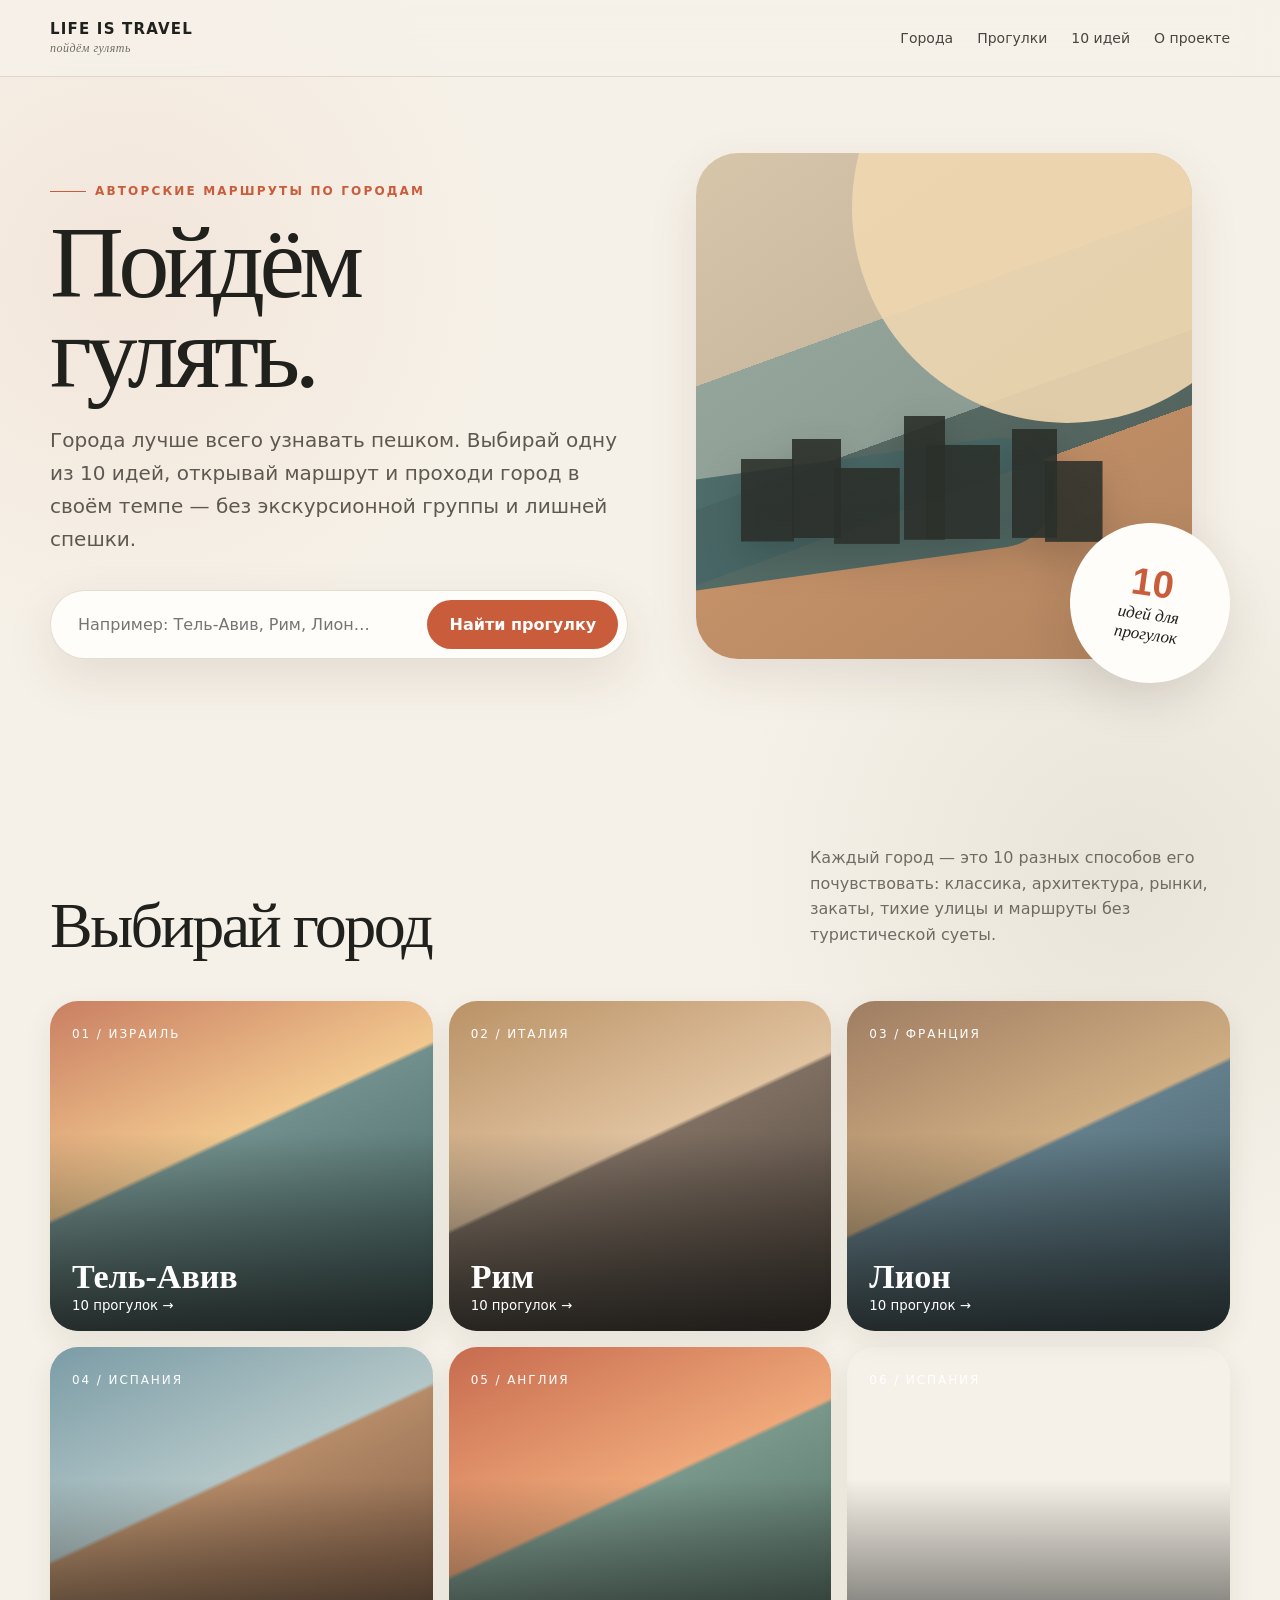
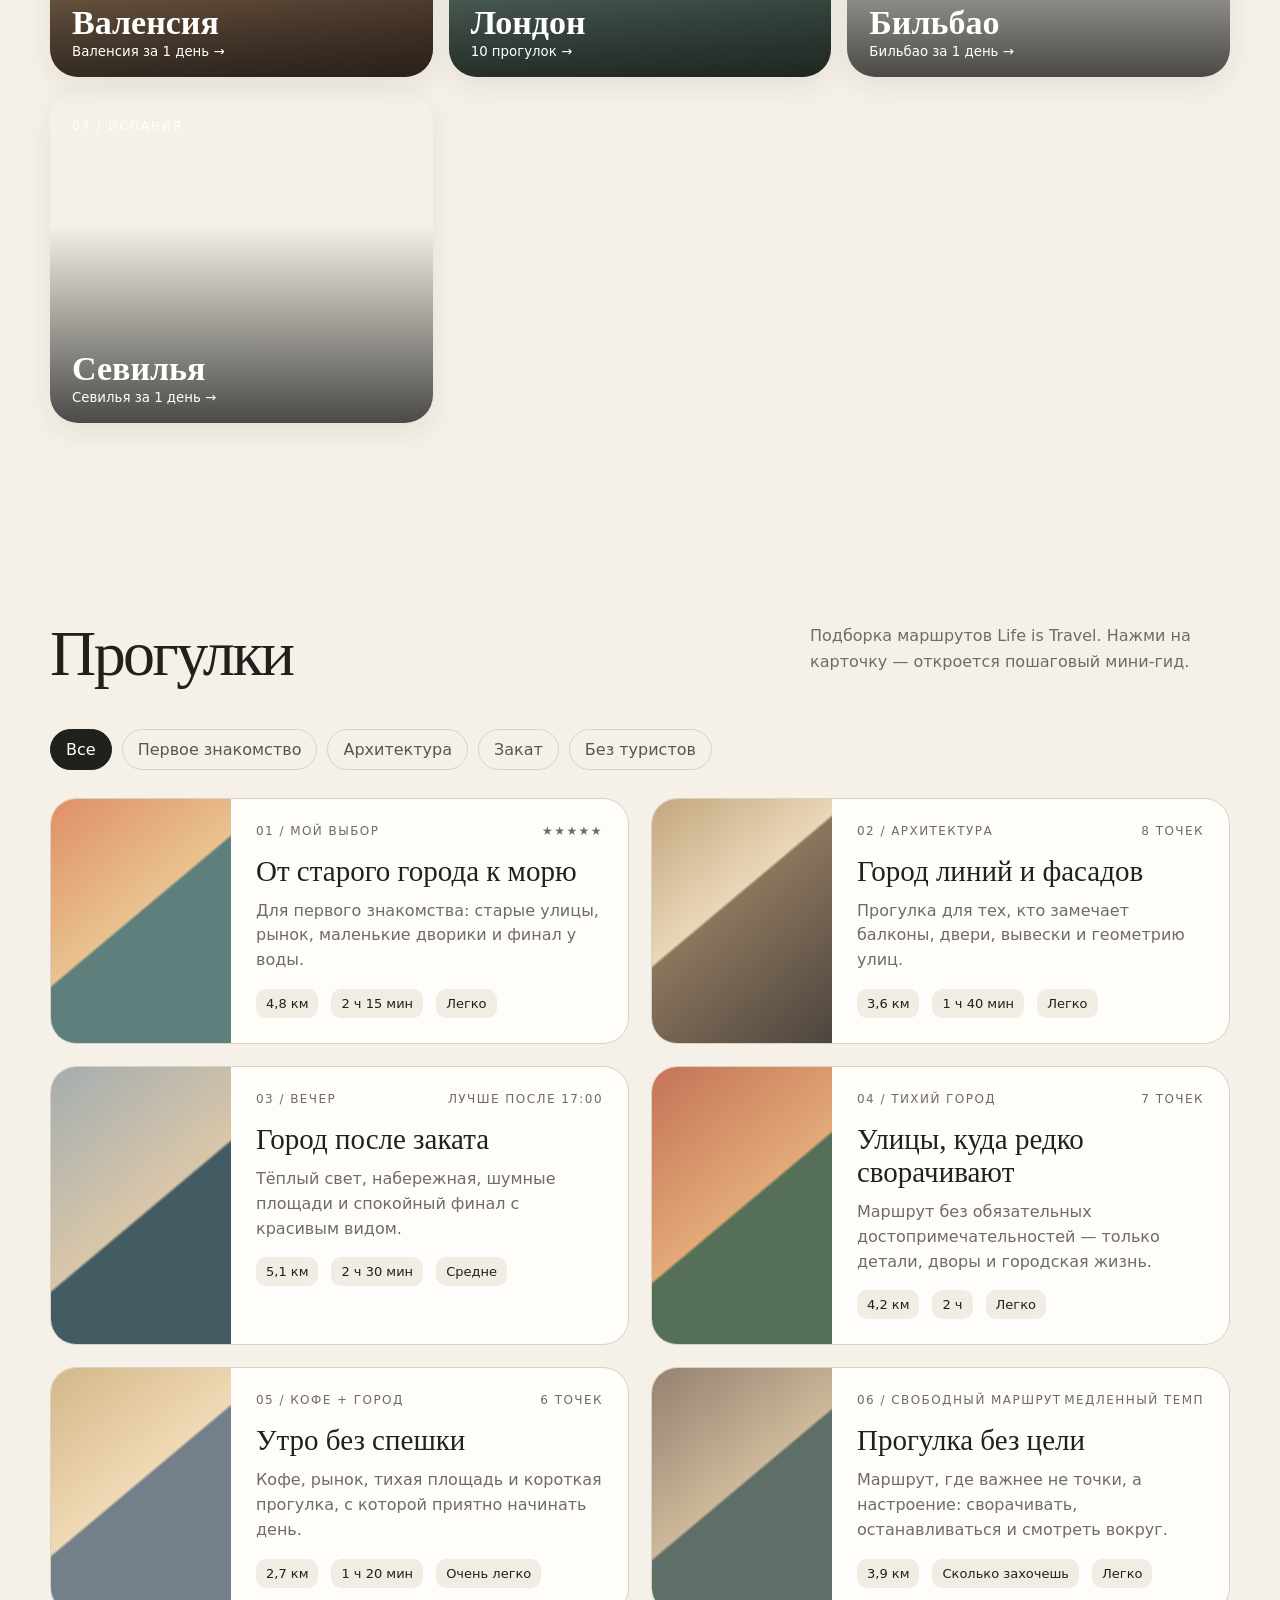
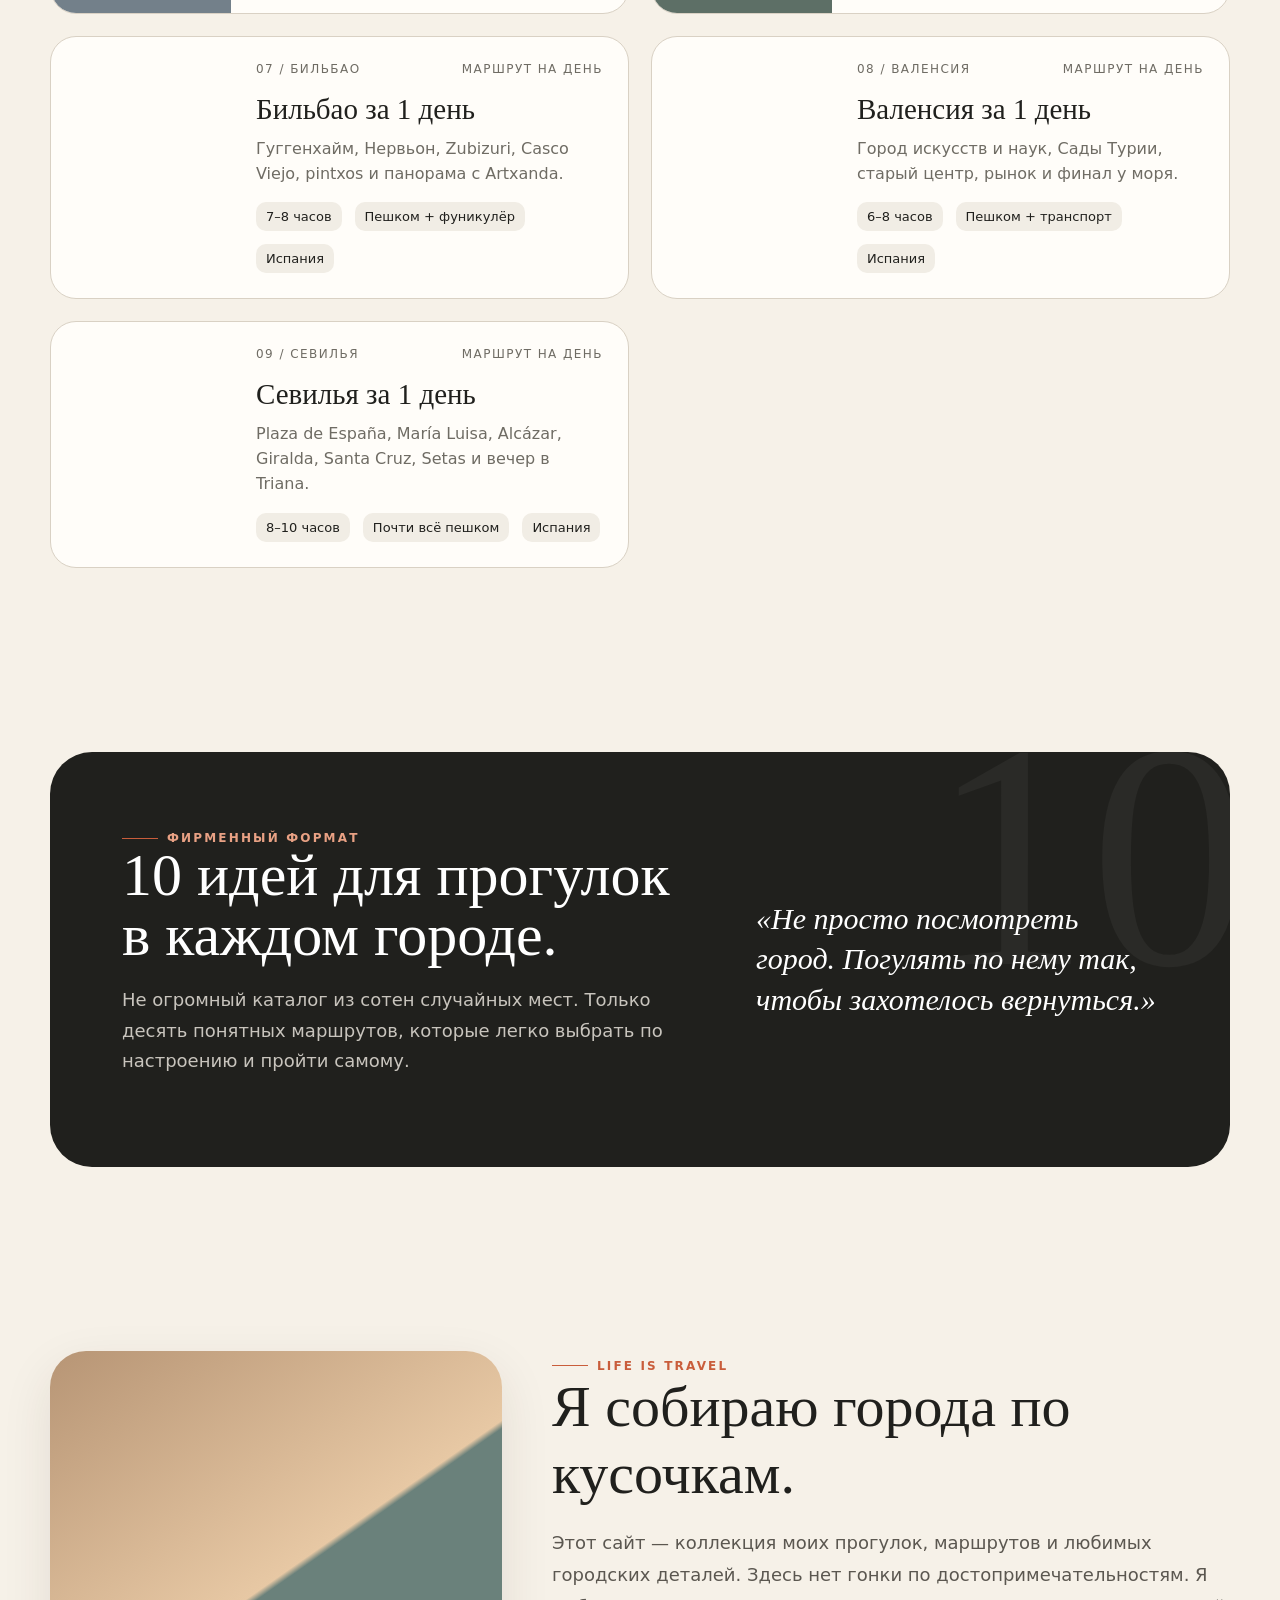
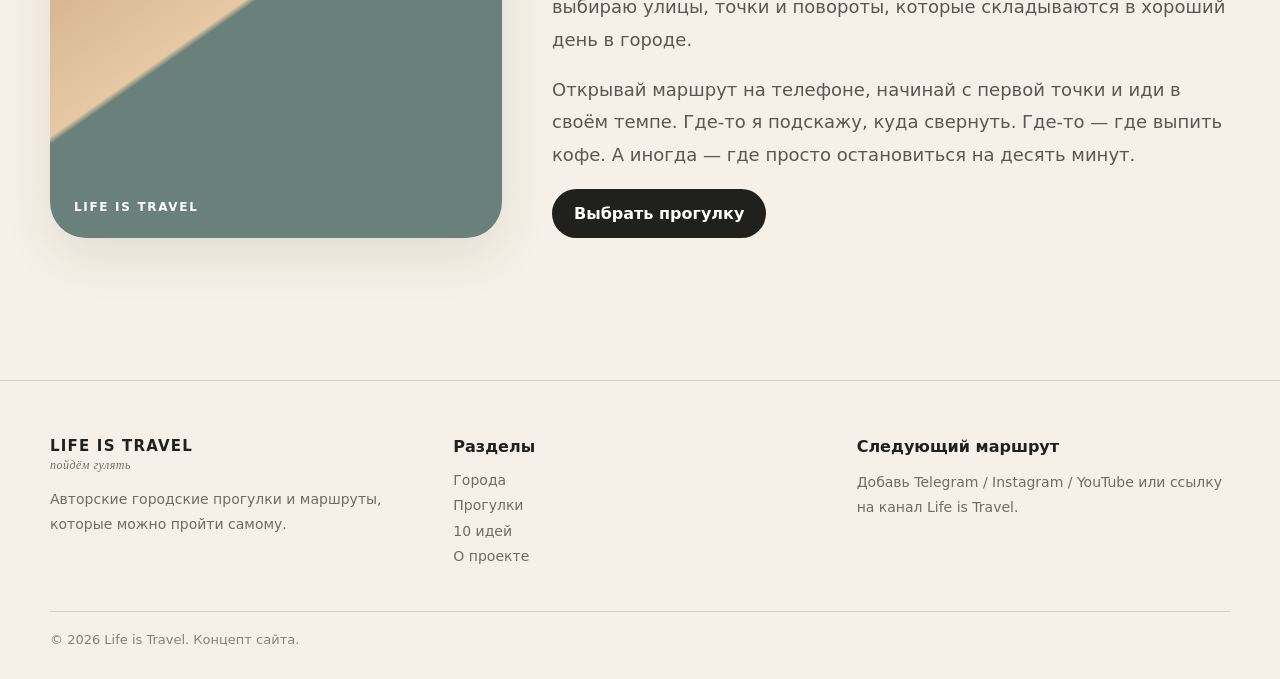
==== commit b132f794: "Add files via upload" ====
--- a/index.html
+++ b/index.html
@@ -106,7 +106,7 @@
   margin:0;font-family:Georgia,serif;font-size:clamp(38px,5vw,66px);font-weight:500;letter-spacing:-.04em
 }
 .sectionHead p{margin-left:auto;max-width:420px;color:var(--muted);line-height:1.6}
-.cities{display:grid;grid-template-columns:repeat(5,1fr);gap:16px}
+.cities{display:grid;grid-template-columns:repeat(3,1fr);gap:16px}
 .cityCard{
   position:relative;min-height:330px;border-radius:28px;overflow:hidden;padding:22px;
   color:white;cursor:pointer;box-shadow:0 10px 28px rgba(41,35,28,.08);transition:.28s
@@ -269,8 +269,10 @@
       <article class="cityCard" onclick="selectCity('Тель-Авив')"><span class="num">01 / Израиль</span><h3>Тель-Авив</h3><small>10 прогулок →</small></article>
       <article class="cityCard" onclick="selectCity('Рим')"><span class="num">02 / Италия</span><h3>Рим</h3><small>10 прогулок →</small></article>
       <article class="cityCard" onclick="selectCity('Лион')"><span class="num">03 / Франция</span><h3>Лион</h3><small>10 прогулок →</small></article>
-      <article class="cityCard" onclick="selectCity('Валенсия')"><span class="num">04 / Испания</span><h3>Валенсия</h3><small>10 прогулок →</small></article>
+      <article class="cityCard" onclick="location.href='valencia.html'"><span class="num">04 / Испания</span><h3>Валенсия</h3><small>Валенсия за 1 день →</small></article>
       <article class="cityCard" onclick="selectCity('Лондон')"><span class="num">05 / Англия</span><h3>Лондон</h3><small>10 прогулок →</small></article>
+      <article class="cityCard" onclick="location.href='bilbao.html'"><span class="num">06 / Испания</span><h3>Бильбао</h3><small>Бильбао за 1 день →</small></article>
+      <article class="cityCard" onclick="location.href='seville.html'"><span class="num">07 / Испания</span><h3>Севилья</h3><small>Севилья за 1 день →</small></article>
     </div>
   </div>
 </section>
@@ -335,6 +337,30 @@
           <h3>Прогулка без цели</h3>
           <p>Маршрут, где важнее не точки, а настроение: сворачивать, останавливаться и смотреть вокруг.</p>
           <div class="meta"><span>3,9 км</span><span>Сколько захочешь</span><span>Легко</span></div>
+        </div>
+      </article>
+      <article class="route" data-cat="first" onclick="location.href='bilbao.html'">
+        <div class="routeArt"></div><div class="routeBody">
+          <div class="routeTop"><span>07 / Бильбао</span><span>Маршрут на день</span></div>
+          <h3>Бильбао за 1 день</h3>
+          <p>Гуггенхайм, Нервьон, Zubizuri, Casco Viejo, pintxos и панорама с Artxanda.</p>
+          <div class="meta"><span>7–8 часов</span><span>Пешком + фуникулёр</span><span>Испания</span></div>
+        </div>
+      </article>
+      <article class="route" data-cat="first" onclick="location.href='valencia.html'">
+        <div class="routeArt"></div><div class="routeBody">
+          <div class="routeTop"><span>08 / Валенсия</span><span>Маршрут на день</span></div>
+          <h3>Валенсия за 1 день</h3>
+          <p>Город искусств и наук, Сады Турии, старый центр, рынок и финал у моря.</p>
+          <div class="meta"><span>6–8 часов</span><span>Пешком + транспорт</span><span>Испания</span></div>
+        </div>
+      </article>
+      <article class="route" data-cat="first" onclick="location.href='seville.html'">
+        <div class="routeArt"></div><div class="routeBody">
+          <div class="routeTop"><span>09 / Севилья</span><span>Маршрут на день</span></div>
+          <h3>Севилья за 1 день</h3>
+          <p>Plaza de España, María Luisa, Alcázar, Giralda, Santa Cruz, Setas и вечер в Triana.</p>
+          <div class="meta"><span>8–10 часов</span><span>Почти всё пешком</span><span>Испания</span></div>
         </div>
       </article>
     </div>
